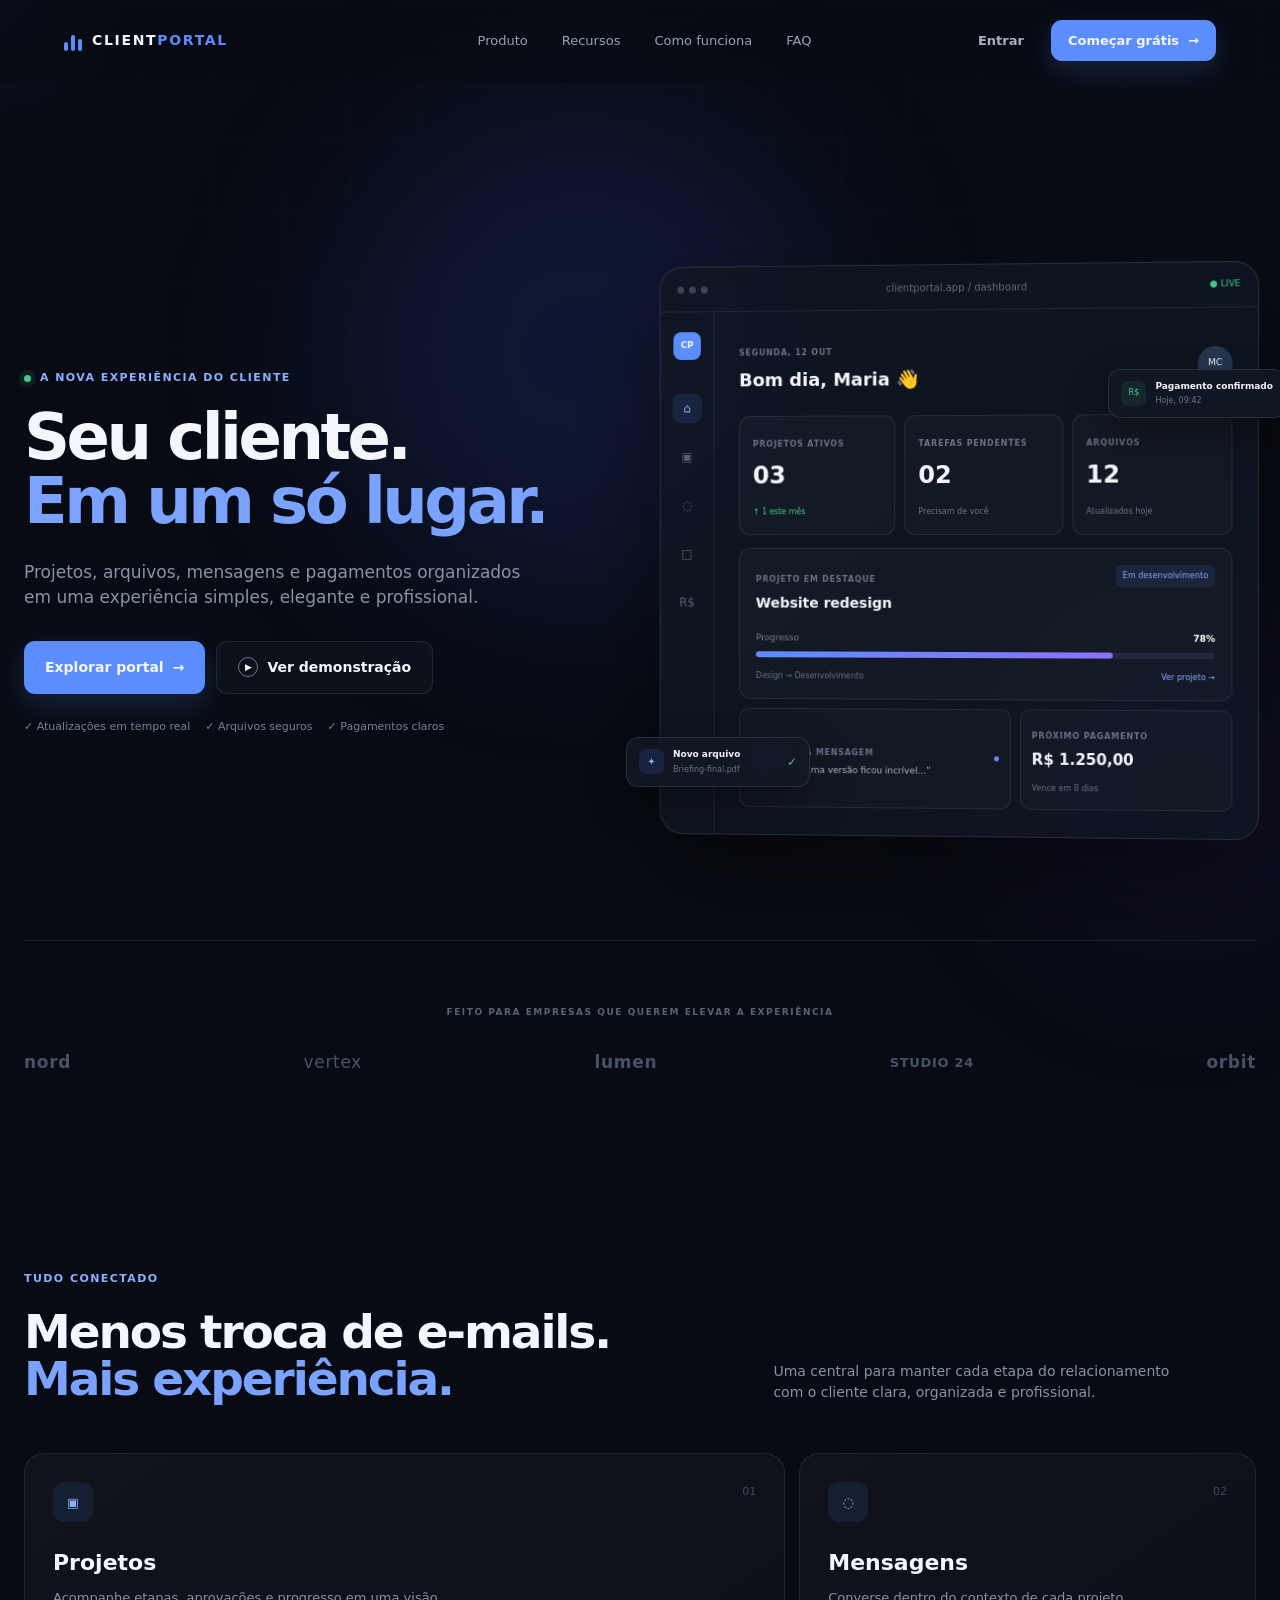
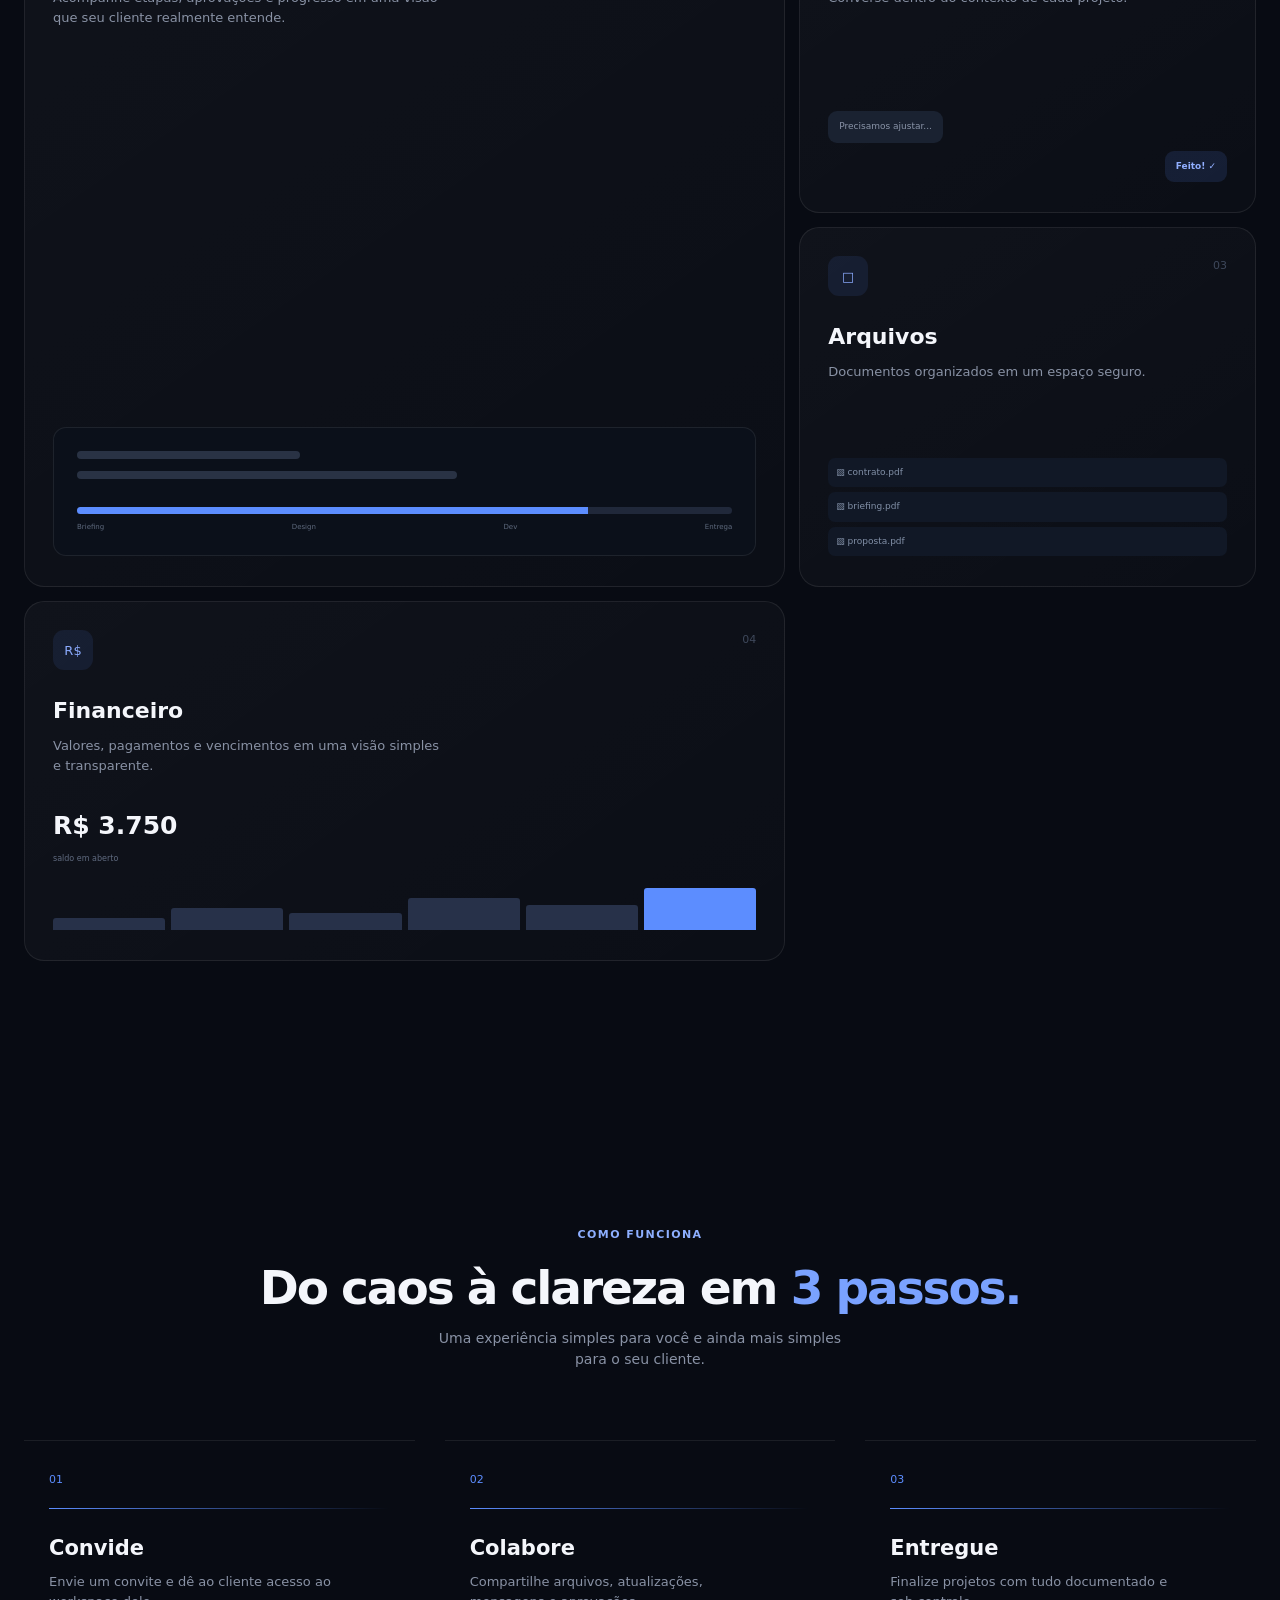
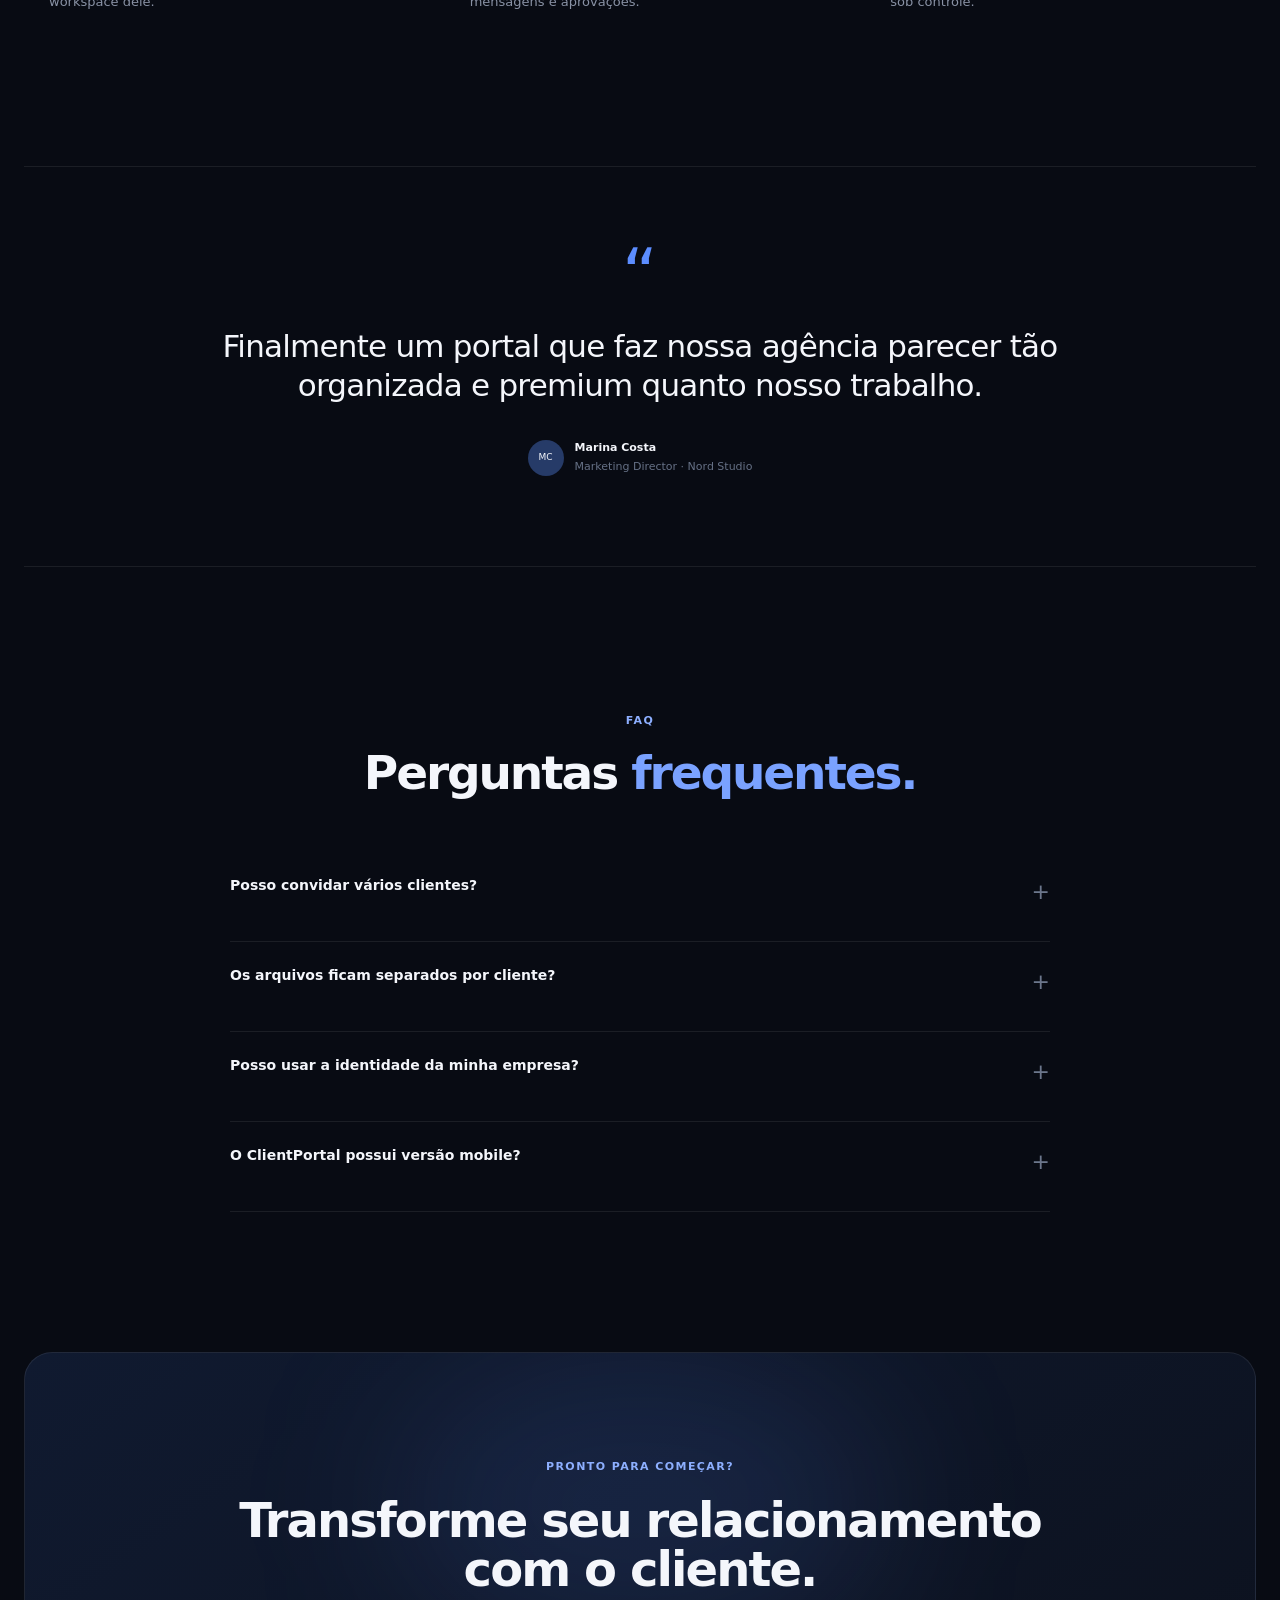
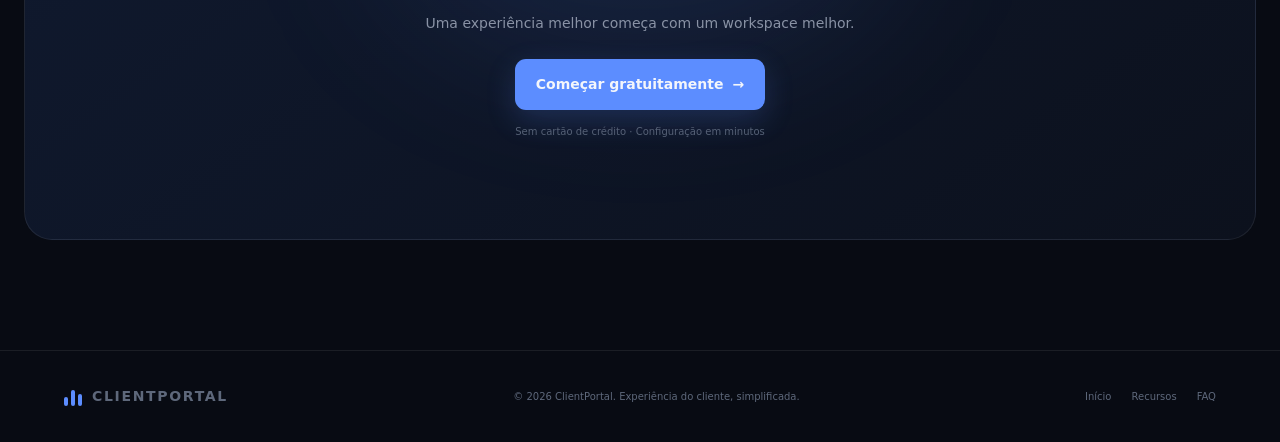
==== index.html @ 51d6ccd6 "first update" ====
<!DOCTYPE html>
<html lang="pt-BR">
<head>
  <meta charset="UTF-8">
  <meta name="viewport" content="width=device-width, initial-scale=1.0">
  <meta name="description" content="ClientPortal — uma experiência premium para gerenciar clientes, projetos, arquivos, mensagens e pagamentos.">
  <title>ClientPortal — Seu cliente, em um só lugar</title>
  <link rel="stylesheet" href="style.css">
</head>
<body>
  <div class="cursor-glow" aria-hidden="true"></div>

  <header class="navbar" id="navbar">
    <a href="#inicio" class="brand">
      <span class="brand-mark"><span></span><span></span><span></span></span>
      <span>CLIENT<span>PORTAL</span></span>
    </a>

    <nav class="desktop-nav" aria-label="Navegação principal">
      <a href="#produto">Produto</a>
      <a href="#recursos">Recursos</a>
      <a href="#como-funciona">Como funciona</a>
      <a href="#faq">FAQ</a>
    </nav>

    <div class="nav-actions">
      <button class="btn btn-ghost" id="loginBtn">Entrar</button>
      <a class="btn btn-primary" href="#cta">Começar grátis <span>→</span></a>
    </div>

    <button class="menu-toggle" id="menuToggle" aria-label="Abrir menu" aria-expanded="false">
      <span></span><span></span><span></span>
    </button>
  </header>

  <div class="mobile-menu" id="mobileMenu">
    <a href="#produto">Produto</a>
    <a href="#recursos">Recursos</a>
    <a href="#como-funciona">Como funciona</a>
    <a href="#faq">FAQ</a>
    <a href="#cta" class="btn btn-primary">Começar grátis →</a>
  </div>

  <main id="inicio">
    <section class="hero section">
      <div class="orb orb-one"></div>
      <div class="orb orb-two"></div>

      <div class="hero-copy reveal">
        <div class="eyebrow"><span class="pulse"></span> A nova experiência do cliente</div>
        <h1>Seu cliente.<br><em>Em um só lugar.</em></h1>
        <p class="hero-text">
          Projetos, arquivos, mensagens e pagamentos organizados
          em uma experiência simples, elegante e profissional.
        </p>

        <div class="hero-actions">
          <a href="#produto" class="btn btn-primary btn-large">Explorar portal <span>→</span></a>
          <button class="btn btn-outline btn-large" id="demoBtn"><span class="play">▶</span> Ver demonstração</button>
        </div>

        <div class="trust-row">
          <span>✓ Atualizações em tempo real</span>
          <span>✓ Arquivos seguros</span>
          <span>✓ Pagamentos claros</span>
        </div>
      </div>

      <div class="hero-demo reveal delay-1" id="produto">
        <div class="demo-window">
          <div class="window-top">
            <div class="window-dots"><i></i><i></i><i></i></div>
            <span class="window-title">clientportal.app / dashboard</span>
            <span class="live-dot">● LIVE</span>
          </div>

          <div class="dashboard-mini">
            <aside class="mini-sidebar">
              <div class="mini-logo">CP</div>
              <div class="mini-nav active">⌂</div>
              <div class="mini-nav">▣</div>
              <div class="mini-nav">◌</div>
              <div class="mini-nav">□</div>
              <div class="mini-nav">R$</div>
            </aside>

            <div class="mini-content">
              <div class="mini-header">
                <div>
                  <small>SEGUNDA, 12 OUT</small>
                  <h3>Bom dia, Maria <span>👋</span></h3>
                </div>
                <button class="avatar">MC</button>
              </div>

              <div class="metric-grid">
                <div class="metric-card" data-demo="projects">
                  <small>PROJETOS ATIVOS</small>
                  <strong>03</strong>
                  <span class="metric-green">↑ 1 este mês</span>
                </div>
                <div class="metric-card" data-demo="tasks">
                  <small>TAREFAS PENDENTES</small>
                  <strong>02</strong>
                  <span>Precisam de você</span>
                </div>
                <div class="metric-card">
                  <small>ARQUIVOS</small>
                  <strong>12</strong>
                  <span>Atualizados hoje</span>
                </div>
              </div>

              <div class="mini-panel">
                <div class="panel-heading">
                  <div>
                    <small>PROJETO EM DESTAQUE</small>
                    <h4>Website redesign</h4>
                  </div>
                  <span class="status">Em desenvolvimento</span>
                </div>
                <div class="progress-label"><span>Progresso</span><b id="progressValue">78%</b></div>
                <div class="progress"><span id="progressBar"></span></div>
                <div class="project-meta">
                  <span>Design → Desenvolvimento</span>
                  <button id="projectBtn">Ver projeto →</button>
                </div>
              </div>

              <div class="mini-bottom">
                <div class="message-preview">
                  <div class="message-avatar">RC</div>
                  <div>
                    <small>NOVA MENSAGEM</small>
                    <p>“A última versão ficou incrível...”</p>
                  </div>
                  <span class="unread"></span>
                </div>
                <div class="payment-preview">
                  <small>PRÓXIMO PAGAMENTO</small>
                  <strong>R$ 1.250,00</strong>
                  <span>Vence em 8 dias</span>
                </div>
              </div>
            </div>
          </div>
        </div>

        <div class="floating-card floating-message">
          <span class="float-icon">✦</span>
          <div><b>Novo arquivo</b><small>Briefing-final.pdf</small></div>
          <span class="check">✓</span>
        </div>
        <div class="floating-card floating-payment">
          <span class="payment-icon">R$</span>
          <div><b>Pagamento confirmado</b><small>Hoje, 09:42</small></div>
        </div>
      </div>
    </section>

    <section class="logos section reveal">
      <p>FEITO PARA EMPRESAS QUE QUEREM ELEVAR A EXPERIÊNCIA</p>
      <div class="logo-row">
        <span>nord</span><span>vertex</span><span>lumen</span><span>STUDIO 24</span><span>orbit</span>
      </div>
    </section>

    <section class="features section" id="recursos">
      <div class="section-heading reveal">
        <div>
          <div class="eyebrow">Tudo conectado</div>
          <h2>Menos troca de e-mails.<br><em>Mais experiência.</em></h2>
        </div>
        <p>Uma central para manter cada etapa do relacionamento com o cliente clara, organizada e profissional.</p>
      </div>

      <div class="feature-grid">
        <article class="feature-card feature-large reveal">
          <div class="feature-icon">▣</div>
          <span class="feature-number">01</span>
          <h3>Projetos</h3>
          <p>Acompanhe etapas, aprovações e progresso em uma visão que seu cliente realmente entende.</p>
          <div class="feature-ui project-ui">
            <div class="fake-line long"></div>
            <div class="fake-line"></div>
            <div class="fake-progress"><span></span></div>
            <div class="fake-labels"><span>Briefing</span><span>Design</span><span>Dev</span><span>Entrega</span></div>
          </div>
        </article>

        <article class="feature-card reveal delay-1">
          <div class="feature-icon">◌</div>
          <span class="feature-number">02</span>
          <h3>Mensagens</h3>
          <p>Converse dentro do contexto de cada projeto.</p>
          <div class="chat-bubbles"><i>Precisamos ajustar...</i><b>Feito! ✓</b></div>
        </article>

        <article class="feature-card reveal delay-2">
          <div class="feature-icon">□</div>
          <span class="feature-number">03</span>
          <h3>Arquivos</h3>
          <p>Documentos organizados em um espaço seguro.</p>
          <div class="file-stack"><span>▧ contrato.pdf</span><span>▧ briefing.pdf</span><span>▧ proposta.pdf</span></div>
        </article>

        <article class="feature-card feature-wide reveal">
          <div class="feature-icon">R$</div>
          <span class="feature-number">04</span>
          <h3>Financeiro</h3>
          <p>Valores, pagamentos e vencimentos em uma visão simples e transparente.</p>
          <div class="finance-ui"><strong>R$ 3.750</strong><span>saldo em aberto</span><div class="finance-bars"><i></i><i></i><i></i><i></i><i></i><i></i></div></div>
        </article>
      </div>
    </section>

    <section class="how section" id="como-funciona">
      <div class="section-heading centered reveal">
        <div class="eyebrow">Como funciona</div>
        <h2>Do caos à clareza em <em>3 passos.</em></h2>
        <p>Uma experiência simples para você e ainda mais simples para o seu cliente.</p>
      </div>

      <div class="steps">
        <div class="step reveal"><span>01</span><div class="step-line"></div><h3>Convide</h3><p>Envie um convite e dê ao cliente acesso ao workspace dele.</p></div>
        <div class="step reveal delay-1"><span>02</span><div class="step-line"></div><h3>Colabore</h3><p>Compartilhe arquivos, atualizações, mensagens e aprovações.</p></div>
        <div class="step reveal delay-2"><span>03</span><div class="step-line"></div><h3>Entregue</h3><p>Finalize projetos com tudo documentado e sob controle.</p></div>
      </div>
    </section>

    <section class="testimonial section reveal">
      <div class="quote-mark">“</div>
      <blockquote>Finalmente um portal que faz nossa agência parecer tão organizada e premium quanto nosso trabalho.</blockquote>
      <div class="person"><div class="person-avatar">MC</div><div><strong>Marina Costa</strong><span>Marketing Director · Nord Studio</span></div></div>
    </section>

    <section class="faq section" id="faq">
      <div class="section-heading centered reveal">
        <div class="eyebrow">FAQ</div>
        <h2>Perguntas <em>frequentes.</em></h2>
      </div>
      <div class="faq-list reveal">
        <button class="faq-item"><span>Posso convidar vários clientes?</span><b>+</b><p>Sim. Cada cliente recebe seu próprio espaço, com projetos, arquivos e informações separados.</p></button>
        <button class="faq-item"><span>Os arquivos ficam separados por cliente?</span><b>+</b><p>Sim. O portal organiza os arquivos por workspace e projeto, evitando confusão entre documentos.</p></button>
        <button class="faq-item"><span>Posso usar a identidade da minha empresa?</span><b>+</b><p>A estrutura foi pensada para permitir personalização de marca, cores e identidade visual.</p></button>
        <button class="faq-item"><span>O ClientPortal possui versão mobile?</span><b>+</b><p>Sim. A interface é responsiva e foi desenhada para funcionar em desktop, tablet e celular.</p></button>
      </div>
    </section>

    <section class="cta section reveal" id="cta">
      <div class="cta-glow"></div>
      <div class="eyebrow">Pronto para começar?</div>
      <h2>Transforme seu relacionamento<br>com o cliente.</h2>
      <p>Uma experiência melhor começa com um workspace melhor.</p>
      <button class="btn btn-primary btn-large" id="startBtn">Começar gratuitamente <span>→</span></button>
      <small>Sem cartão de crédito · Configuração em minutos</small>
    </section>
  </main>

  <footer>
    <div class="footer-brand"><span class="brand-mark"><span></span><span></span><span></span></span> CLIENTPORTAL</div>
    <span>© 2026 ClientPortal. Experiência do cliente, simplificada.</span>
    <div><a href="#inicio">Início</a><a href="#recursos">Recursos</a><a href="#faq">FAQ</a></div>
  </footer>

  <div class="modal" id="demoModal" aria-hidden="true">
    <div class="modal-backdrop"></div>
    <div class="modal-card">
      <button class="modal-close" id="closeModal">×</button>
      <div class="eyebrow">Demonstração interativa</div>
      <h2>Veja o ClientPortal em ação.</h2>
      <p>Clique nos elementos do dashboard para explorar a experiência.</p>
      <div class="demo-interactive">
        <button data-demo-tab="projects" class="demo-tab active">Projetos</button>
        <button data-demo-tab="messages" class="demo-tab">Mensagens</button>
        <button data-demo-tab="finance" class="demo-tab">Financeiro</button>
        <div class="demo-content" id="demoContent">
          <strong>Website redesign</strong>
          <p>78% concluído · 2 tarefas aguardando aprovação.</p>
          <div class="progress"><span style="width:78%"></span></div>
        </div>
      </div>
    </div>
  </div>

  <div class="toast" id="toast"><span>✓</span><div><b id="toastTitle">Tudo certo!</b><small id="toastText">Ação realizada.</small></div></div>

  <script src="script.js"></script>
</body>
</html>
---- style.css ----
:root {
  --bg:#080b13; --bg-2:#0d111c; --panel:#101624; --panel-2:#141b2a;
  --text:#f4f6fb; --muted:#8992a5; --line:rgba(255,255,255,.08);
  --blue:#5c8dff; --blue-2:#7aa2ff; --green:#43c98b; --radius:20px;
}
*{box-sizing:border-box;margin:0;padding:0}
html{scroll-behavior:smooth}
body{font-family:Inter,ui-sans-serif,system-ui,-apple-system,BlinkMacSystemFont,"Segoe UI",sans-serif;background:var(--bg);color:var(--text);line-height:1.5;overflow-x:hidden}
body:before{content:"";position:fixed;inset:0;pointer-events:none;background-image:linear-gradient(rgba(255,255,255,.018) 1px,transparent 1px),linear-gradient(90deg,rgba(255,255,255,.018) 1px,transparent 1px);background-size:70px 70px;mask-image:linear-gradient(to bottom,black,transparent 75%);z-index:-2}
a{text-decoration:none;color:inherit}button{font:inherit;color:inherit;border:0;background:none;cursor:pointer}
.section{width:min(1240px,calc(100% - 48px));margin:auto}.navbar{position:fixed;top:0;left:0;right:0;height:82px;display:flex;align-items:center;justify-content:space-between;padding:0 5vw;z-index:100;background:rgba(8,11,19,.65);border-bottom:1px solid transparent;backdrop-filter:blur(18px);transition:.3s}
.navbar.scrolled{border-color:var(--line);background:rgba(8,11,19,.9)}
.brand,.footer-brand{display:flex;align-items:center;gap:10px;font-size:14px;font-weight:800;letter-spacing:.12em}.brand>span:last-child span{color:var(--blue)}
.brand-mark{display:flex;gap:3px;align-items:flex-end;height:20px}.brand-mark span{display:block;width:4px;border-radius:5px;background:var(--blue)}.brand-mark span:nth-child(1){height:9px}.brand-mark span:nth-child(2){height:16px}.brand-mark span:nth-child(3){height:12px}
.desktop-nav{display:flex;gap:34px;margin-left:100px}.desktop-nav a{font-size:13px;color:#9aa3b6;transition:.2s}.desktop-nav a:hover{color:#fff}
.nav-actions{display:flex;gap:10px}.btn{display:inline-flex;align-items:center;justify-content:center;gap:9px;border-radius:11px;padding:11px 17px;font-size:13px;font-weight:700;transition:transform .25s,background .25s,box-shadow .25s}.btn:hover{transform:translateY(-2px)}.btn-primary{background:var(--blue);box-shadow:0 10px 30px rgba(92,141,255,.2)}.btn-primary:hover{background:var(--blue-2);box-shadow:0 14px 35px rgba(92,141,255,.3)}.btn-ghost{color:#aab2c2}.btn-outline{border:1px solid var(--line);background:rgba(255,255,255,.025)}.btn-outline:hover{background:rgba(255,255,255,.06);border-color:rgba(255,255,255,.15)}.btn-large{padding:15px 21px;font-size:14px}.play{font-size:9px;width:20px;height:20px;border:1px solid #6e7890;border-radius:50%;display:grid;place-items:center}
.menu-toggle{display:none}.mobile-menu{display:none}

.hero{min-height:940px;padding-top:160px;display:grid;grid-template-columns:1fr 1.04fr;gap:55px;align-items:center;position:relative}.hero-copy{position:relative;z-index:2}.eyebrow{display:inline-flex;align-items:center;gap:9px;color:#8dafff;font-size:11px;text-transform:uppercase;letter-spacing:.13em;font-weight:800;margin-bottom:20px}.pulse{width:7px;height:7px;border-radius:50%;background:var(--green);box-shadow:0 0 0 5px rgba(67,201,139,.1);animation:pulse 1.8s infinite}
@keyframes pulse{50%{box-shadow:0 0 0 9px rgba(67,201,139,0)}}h1{font-size:clamp(48px,5vw,76px);line-height:.99;letter-spacing:-.055em}h1 em,h2 em{font-style:normal;color:var(--blue-2)}.hero-text{font-size:17px;color:var(--muted);max-width:510px;margin:27px 0 30px}.hero-actions{display:flex;gap:11px;flex-wrap:wrap}.trust-row{display:flex;flex-wrap:wrap;gap:15px;margin-top:25px;color:#778196;font-size:11px}
.orb{position:absolute;border-radius:50%;filter:blur(90px);pointer-events:none}.orb-one{width:500px;height:500px;background:rgba(55,103,255,.13);left:25%;top:100px}.orb-two{width:300px;height:300px;background:rgba(116,61,255,.09);right:-80px;bottom:0}

.hero-demo{position:relative;z-index:2}.demo-window{background:rgba(15,21,33,.86);border:1px solid rgba(255,255,255,.1);border-radius:24px;box-shadow:0 40px 100px rgba(0,0,0,.45),0 0 0 1px rgba(92,141,255,.04);overflow:hidden;transform:perspective(1400px) rotateY(-3deg);transition:.5s}.demo-window:hover{transform:perspective(1400px) rotateY(0) translateY(-5px)}.window-top{height:45px;border-bottom:1px solid var(--line);display:flex;align-items:center;padding:0 17px;gap:13px}.window-dots{display:flex;gap:5px}.window-dots i{width:7px;height:7px;border-radius:50%;background:#3c4557}.window-title{font-size:10px;color:#5e687c;margin:auto}.live-dot{font-size:9px;color:var(--green)}.dashboard-mini{display:flex;min-height:510px}.mini-sidebar{width:55px;border-right:1px solid var(--line);padding:20px 12px;display:flex;flex-direction:column;align-items:center;gap:19px}.mini-logo{width:28px;height:28px;border-radius:8px;background:var(--blue);display:grid;place-items:center;font-size:9px;font-weight:800;margin-bottom:15px}.mini-nav{width:30px;height:30px;border-radius:8px;display:grid;place-items:center;color:#566176;font-size:12px}.mini-nav.active{background:rgba(92,141,255,.13);color:#8eb0ff}.mini-content{padding:27px 25px;width:calc(100% - 55px)}.mini-header{display:flex;justify-content:space-between;align-items:center;margin-bottom:23px}.mini-header small,.metric-card small,.mini-panel small,.payment-preview small,.message-preview small{font-size:8px;color:#677187;letter-spacing:.1em;font-weight:800}.mini-header h3{font-size:18px;margin-top:4px}.avatar{width:34px;height:34px;border-radius:50%;background:#26344e;font-size:9px}.metric-grid{display:grid;grid-template-columns:repeat(3,1fr);gap:9px}.metric-card{padding:13px;background:rgba(255,255,255,.025);border:1px solid var(--line);border-radius:11px;transition:.25s}.metric-card:hover{border-color:rgba(92,141,255,.35);transform:translateY(-2px)}.metric-card strong{display:block;font-size:24px;margin:4px 0}.metric-card span{font-size:8px;color:#677187}.metric-card .metric-green{color:var(--green)}.mini-panel{margin-top:13px;border:1px solid var(--line);background:rgba(255,255,255,.025);padding:16px;border-radius:12px}.panel-heading{display:flex;justify-content:space-between;align-items:start}.panel-heading h4{font-size:14px;margin-top:4px}.status{font-size:8px;color:#87a8ff;background:rgba(92,141,255,.1);padding:5px 7px;border-radius:5px}.progress-label{display:flex;justify-content:space-between;margin:18px 0 6px;font-size:9px;color:#707a8d}.progress-label b{color:#fff}.progress{height:6px;background:#20283a;border-radius:10px;overflow:hidden}.progress span{display:block;height:100%;width:78%;background:linear-gradient(90deg,var(--blue),#8b72ff);border-radius:inherit;transition:width 1s}.project-meta{display:flex;justify-content:space-between;margin-top:13px;color:#657086;font-size:8px}.project-meta button{color:#8babff;font-size:8px}.mini-bottom{display:grid;grid-template-columns:1.3fr 1fr;gap:9px;margin-top:9px}.message-preview,.payment-preview{border:1px solid var(--line);background:rgba(255,255,255,.02);border-radius:10px;padding:11px;display:flex;align-items:center;gap:9px}.message-preview p{font-size:9px;color:#b1b8c6;margin-top:2px}.message-avatar{width:25px;height:25px;border-radius:50%;background:#253f70;display:grid;place-items:center;font-size:7px}.unread{margin-left:auto;width:5px;height:5px;background:var(--blue);border-radius:50%}.payment-preview{display:block}.payment-preview strong{display:block;font-size:15px;margin:3px 0}.payment-preview span{font-size:8px;color:#657086}.floating-card{position:absolute;background:rgba(17,23,36,.94);border:1px solid rgba(255,255,255,.1);box-shadow:0 18px 40px rgba(0,0,0,.35);border-radius:12px;padding:10px 12px;display:flex;align-items:center;gap:9px;backdrop-filter:blur(12px);animation:float 4s ease-in-out infinite}.floating-card b,.floating-card small{display:block}.floating-card b{font-size:9px}.floating-card small{font-size:8px;color:#68748a;margin-top:2px}.floating-message{left:-30px;bottom:50px}.floating-payment{right:-30px;top:105px;animation-delay:-1.5s}.float-icon,.payment-icon{width:25px;height:25px;border-radius:7px;display:grid;place-items:center;background:rgba(92,141,255,.12);color:#89abff;font-size:10px}.check{color:var(--green);font-size:12px}.payment-icon{background:rgba(67,201,139,.1);color:var(--green);font-size:8px}.floating-card>div{min-width:105px}@keyframes float{50%{transform:translateY(-8px)}}

.logos{padding:65px 0 120px;border-top:1px solid var(--line)}.logos>p{text-align:center;font-size:9px;letter-spacing:.17em;color:#596377;font-weight:800}.logo-row{display:flex;justify-content:space-between;align-items:center;margin-top:30px;color:#485266;font-size:17px;font-weight:800;letter-spacing:.04em}.logo-row span:nth-child(2){font-weight:400}.logo-row span:nth-child(4){font-size:13px}
.features{padding:70px 0 130px}.section-heading{display:grid;grid-template-columns:1fr .7fr;gap:60px;align-items:end;margin-bottom:50px}.section-heading h2{font-size:47px;line-height:1.02;letter-spacing:-.045em}.section-heading>p{color:var(--muted);font-size:14px;max-width:430px}.feature-grid{display:grid;grid-template-columns:1.25fr .75fr;gap:14px}.feature-card{position:relative;min-height:360px;padding:28px;border:1px solid var(--line);border-radius:20px;background:linear-gradient(145deg,rgba(255,255,255,.035),rgba(255,255,255,.015));overflow:hidden;transition:.35s}.feature-card:hover{transform:translateY(-5px);border-color:rgba(92,141,255,.28);background:linear-gradient(145deg,rgba(92,141,255,.07),rgba(255,255,255,.015))}.feature-large{grid-row:span 2;min-height:734px}.feature-wide{min-height:360px}.feature-icon{width:40px;height:40px;border-radius:11px;display:grid;place-items:center;background:rgba(92,141,255,.1);color:#8cacff;font-size:13px}.feature-number{position:absolute;right:28px;top:30px;color:#3e485b;font-size:11px}.feature-card h3{font-size:22px;margin-top:24px}.feature-card p{color:var(--muted);font-size:13px;max-width:390px;margin-top:9px}.feature-ui{position:absolute;left:28px;right:28px;bottom:30px;border:1px solid var(--line);background:#0b101a;border-radius:13px;padding:23px}.fake-line{width:58%;height:8px;border-radius:5px;background:#293244;margin-top:12px}.fake-line.long{width:34%;margin-top:0}.fake-progress{height:7px;background:#20283a;border-radius:5px;margin-top:28px;overflow:hidden}.fake-progress span{display:block;width:78%;height:100%;background:var(--blue)}.fake-labels{display:flex;justify-content:space-between;margin-top:8px;font-size:7px;color:#5e697d}.chat-bubbles{position:absolute;bottom:30px;left:28px;right:28px;display:flex;flex-direction:column;gap:8px}.chat-bubbles i,.chat-bubbles b{font-size:9px;padding:9px 11px;border-radius:9px;font-style:normal}.chat-bubbles i{background:#1a2231;color:#8a94a8;align-self:flex-start}.chat-bubbles b{background:rgba(92,141,255,.13);color:#91afff;align-self:flex-end}.file-stack{position:absolute;bottom:30px;left:28px;right:28px;display:flex;flex-direction:column;gap:5px}.file-stack span{font-size:9px;color:#8290a7;padding:8px;background:#111826;border-radius:7px}.finance-ui{position:absolute;bottom:30px;left:28px;right:28px}.finance-ui strong{display:block;font-size:25px}.finance-ui span{font-size:8px;color:#606b80}.finance-bars{height:50px;display:flex;gap:6px;align-items:end;margin-top:12px}.finance-bars i{flex:1;background:#273149;border-radius:3px 3px 0 0}.finance-bars i:nth-child(1){height:25%}.finance-bars i:nth-child(2){height:45%}.finance-bars i:nth-child(3){height:35%}.finance-bars i:nth-child(4){height:65%}.finance-bars i:nth-child(5){height:50%}.finance-bars i:nth-child(6){height:85%;background:var(--blue)}

.how{padding:130px 0}.centered{display:block;text-align:center}.centered>p{margin:16px auto 0}.steps{display:grid;grid-template-columns:repeat(3,1fr);gap:30px;margin-top:70px}.step{position:relative;padding:25px;border-top:1px solid var(--line)}.step>span{font-size:11px;color:var(--blue)}.step-line{height:1px;background:linear-gradient(90deg,var(--blue),transparent);margin:18px 0 24px}.step h3{font-size:21px}.step p{font-size:13px;color:var(--muted);max-width:290px;margin-top:8px}
.testimonial{padding:90px 10%;border-top:1px solid var(--line);border-bottom:1px solid var(--line);text-align:center}.quote-mark{font-size:70px;color:var(--blue);line-height:.5}.testimonial blockquote{font-size:31px;line-height:1.25;letter-spacing:-.025em;max-width:850px;margin:35px auto}.person{display:flex;justify-content:center;align-items:center;gap:11px;text-align:left}.person-avatar{width:36px;height:36px;border-radius:50%;background:#263b68;display:grid;place-items:center;font-size:9px}.person strong,.person span{display:block;font-size:11px}.person span{color:#667186;margin-top:2px}
.faq{padding:140px 0}.faq-list{max-width:820px;margin:55px auto 0}.faq-item{width:100%;text-align:left;padding:23px 0;border-bottom:1px solid var(--line);display:grid;grid-template-columns:1fr auto;gap:10px}.faq-item span{font-size:14px;font-weight:650}.faq-item b{font-size:22px;color:#6c778c;font-weight:400;transition:.3s}.faq-item p{grid-column:1/-1;max-height:0;overflow:hidden;color:var(--muted);font-size:13px;transition:.4s;opacity:0}.faq-item.open p{max-height:100px;opacity:1;padding-top:8px}.faq-item.open b{transform:rotate(45deg);color:var(--blue)}
.cta{position:relative;text-align:center;padding:100px 20px;margin-bottom:110px;border:1px solid var(--line);border-radius:28px;overflow:hidden;background:linear-gradient(145deg,#101a30,#0c111d)}.cta-glow{position:absolute;width:500px;height:300px;border-radius:50%;background:rgba(92,141,255,.12);filter:blur(80px);left:50%;top:0;transform:translateX(-50%)}.cta>*:not(.cta-glow){position:relative}.cta h2{font-size:48px;line-height:1.03;letter-spacing:-.04em}.cta p{color:var(--muted);font-size:14px;margin:18px 0 25px}.cta small{display:block;color:#566176;font-size:10px;margin-top:14px}
footer{border-top:1px solid var(--line);padding:35px 5vw;display:flex;justify-content:space-between;align-items:center;color:#5e687b;font-size:10px}footer>div:last-child{display:flex;gap:20px}footer a:hover{color:#fff}
.reveal{opacity:0;transform:translateY(25px);transition:opacity .8s ease,transform .8s ease}.reveal.visible{opacity:1;transform:none}.delay-1{transition-delay:.12s}.delay-2{transition-delay:.24s}
.cursor-glow{position:fixed;width:300px;height:300px;border-radius:50%;pointer-events:none;background:radial-gradient(circle,rgba(92,141,255,.07),transparent 65%);transform:translate(-50%,-50%);z-index:0}
.modal{position:fixed;inset:0;display:grid;place-items:center;z-index:200;opacity:0;visibility:hidden;transition:.3s}.modal.show{opacity:1;visibility:visible}.modal-backdrop{position:absolute;inset:0;background:rgba(2,4,8,.8);backdrop-filter:blur(10px)}.modal-card{position:relative;width:min(650px,calc(100% - 30px));padding:35px;border:1px solid var(--line);border-radius:22px;background:#0e1420;box-shadow:0 30px 100px #000;transform:translateY(20px);transition:.3s}.modal.show .modal-card{transform:none}.modal-card h2{font-size:30px;letter-spacing:-.03em}.modal-card>p{color:var(--muted);font-size:13px;margin:8px 0 25px}.modal-close{position:absolute;right:20px;top:17px;font-size:25px;color:#738096}.demo-interactive{border:1px solid var(--line);border-radius:15px;padding:15px}.demo-tab{padding:8px 12px;color:#78849a;font-size:11px;border-radius:8px}.demo-tab.active{background:rgba(92,141,255,.12);color:#91b0ff}.demo-content{margin-top:15px;padding:20px;background:#0a101a;border-radius:11px}.demo-content strong{font-size:16px}.demo-content p{color:var(--muted);font-size:12px;margin:7px 0 15px}
.toast{position:fixed;right:25px;bottom:25px;background:#101827;border:1px solid var(--line);box-shadow:0 15px 50px #0008;border-radius:13px;padding:12px 15px;display:flex;gap:10px;align-items:center;z-index:250;transform:translateY(120px);opacity:0;transition:.35s}.toast.show{transform:none;opacity:1}.toast>span{color:var(--green);width:24px;height:24px;border-radius:50%;background:rgba(67,201,139,.1);display:grid;place-items:center}.toast b,.toast small{display:block}.toast b{font-size:11px}.toast small{color:#667187;font-size:9px;margin-top:2px}

@media(max-width:1050px){.desktop-nav{margin-left:0}.hero{grid-template-columns:1fr;padding-top:130px}.hero-copy{max-width:720px}.hero-demo{max-width:760px;margin:20px auto 0;width:100%}.section-heading{grid-template-columns:1fr}.feature-grid{grid-template-columns:1fr 1fr}.feature-large{grid-row:auto;min-height:550px}.feature-wide{grid-column:1/-1}}
@media(max-width:760px){.section{width:min(100% - 30px,1240px)}.navbar{height:70px;padding:0 18px}.desktop-nav,.nav-actions{display:none}.menu-toggle{display:flex;flex-direction:column;gap:5px}.menu-toggle span{width:22px;height:2px;background:#cbd2df;border-radius:2px}.mobile-menu{position:fixed;top:70px;left:15px;right:15px;padding:15px;background:#101624;border:1px solid var(--line);border-radius:15px;z-index:99;display:flex;flex-direction:column;gap:5px;transform:translateY(-15px);opacity:0;visibility:hidden;transition:.25s}.mobile-menu.open{transform:none;opacity:1;visibility:visible}.mobile-menu a{padding:12px;color:#a4adbd;font-size:13px}.mobile-menu .btn{color:#fff;margin-top:5px}.hero{padding-top:115px;min-height:auto}.hero h1{font-size:52px}.hero-text{font-size:15px}.trust-row{gap:8px;flex-direction:column}.demo-window{transform:none}.dashboard-mini{min-height:440px}.mini-content{padding:18px 13px}.metric-card{padding:9px}.metric-card strong{font-size:19px}.floating-card{display:none}.logos{padding:70px 0}.logo-row{flex-wrap:wrap;gap:22px;justify-content:center}.section-heading h2,.cta h2{font-size:36px}.feature-grid{grid-template-columns:1fr}.feature-large,.feature-wide{grid-column:auto;min-height:450px}.steps{grid-template-columns:1fr;gap:15px;margin-top:45px}.testimonial{padding:70px 15px}.testimonial blockquote{font-size:23px}.faq{padding:90px 0}.cta{padding:70px 20px;margin-bottom:70px}.cta h2{font-size:34px}footer{flex-direction:column;gap:18px;text-align:center}.mini-bottom{grid-template-columns:1fr}.payment-preview{display:none}.window-title{display:none}}
@media(max-width:450px){.hero h1{font-size:43px}.hero-actions .btn{width:100%}.mini-sidebar{width:43px;padding:15px 8px}.mini-content{width:calc(100% - 43px)}.metric-grid{gap:5px}.metric-card small{font-size:6px}.metric-card strong{font-size:17px}.metric-card span{font-size:7px}.mini-panel{padding:11px}.status{display:none}.project-meta span{display:none}}
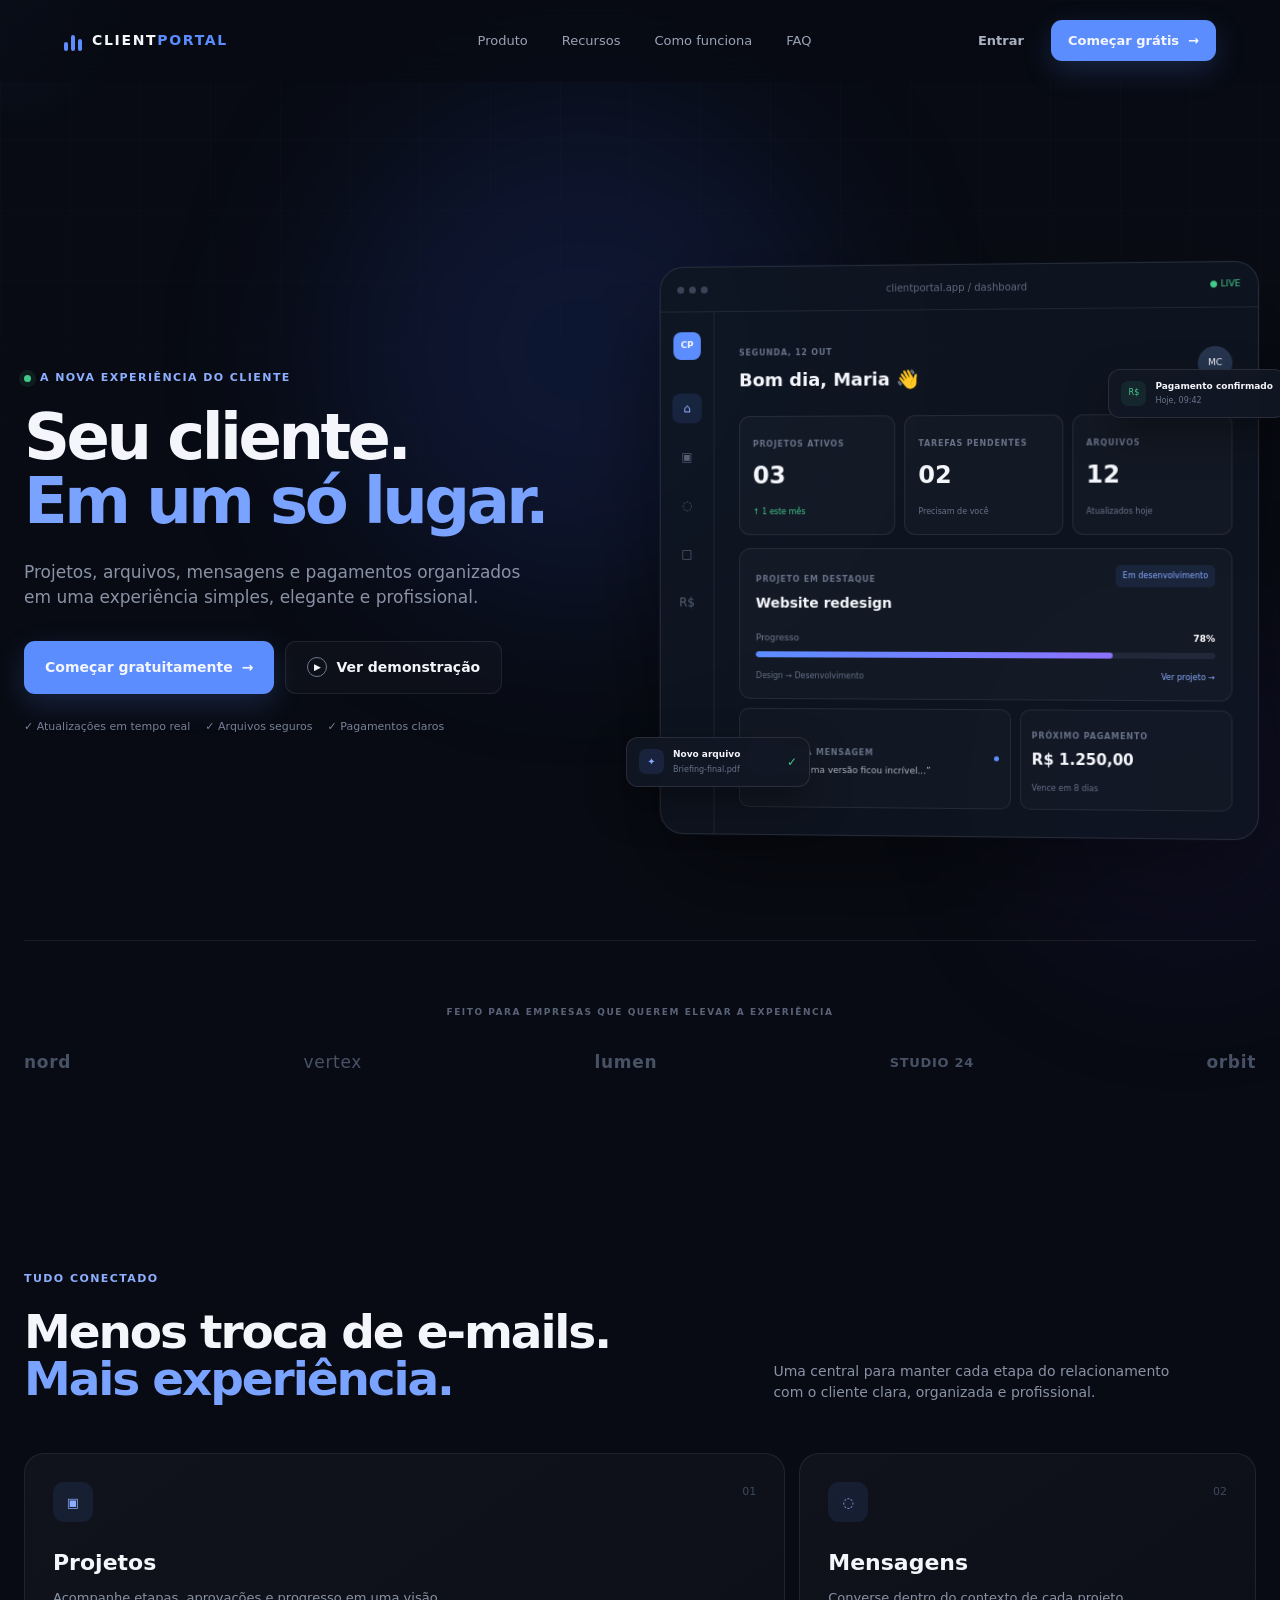
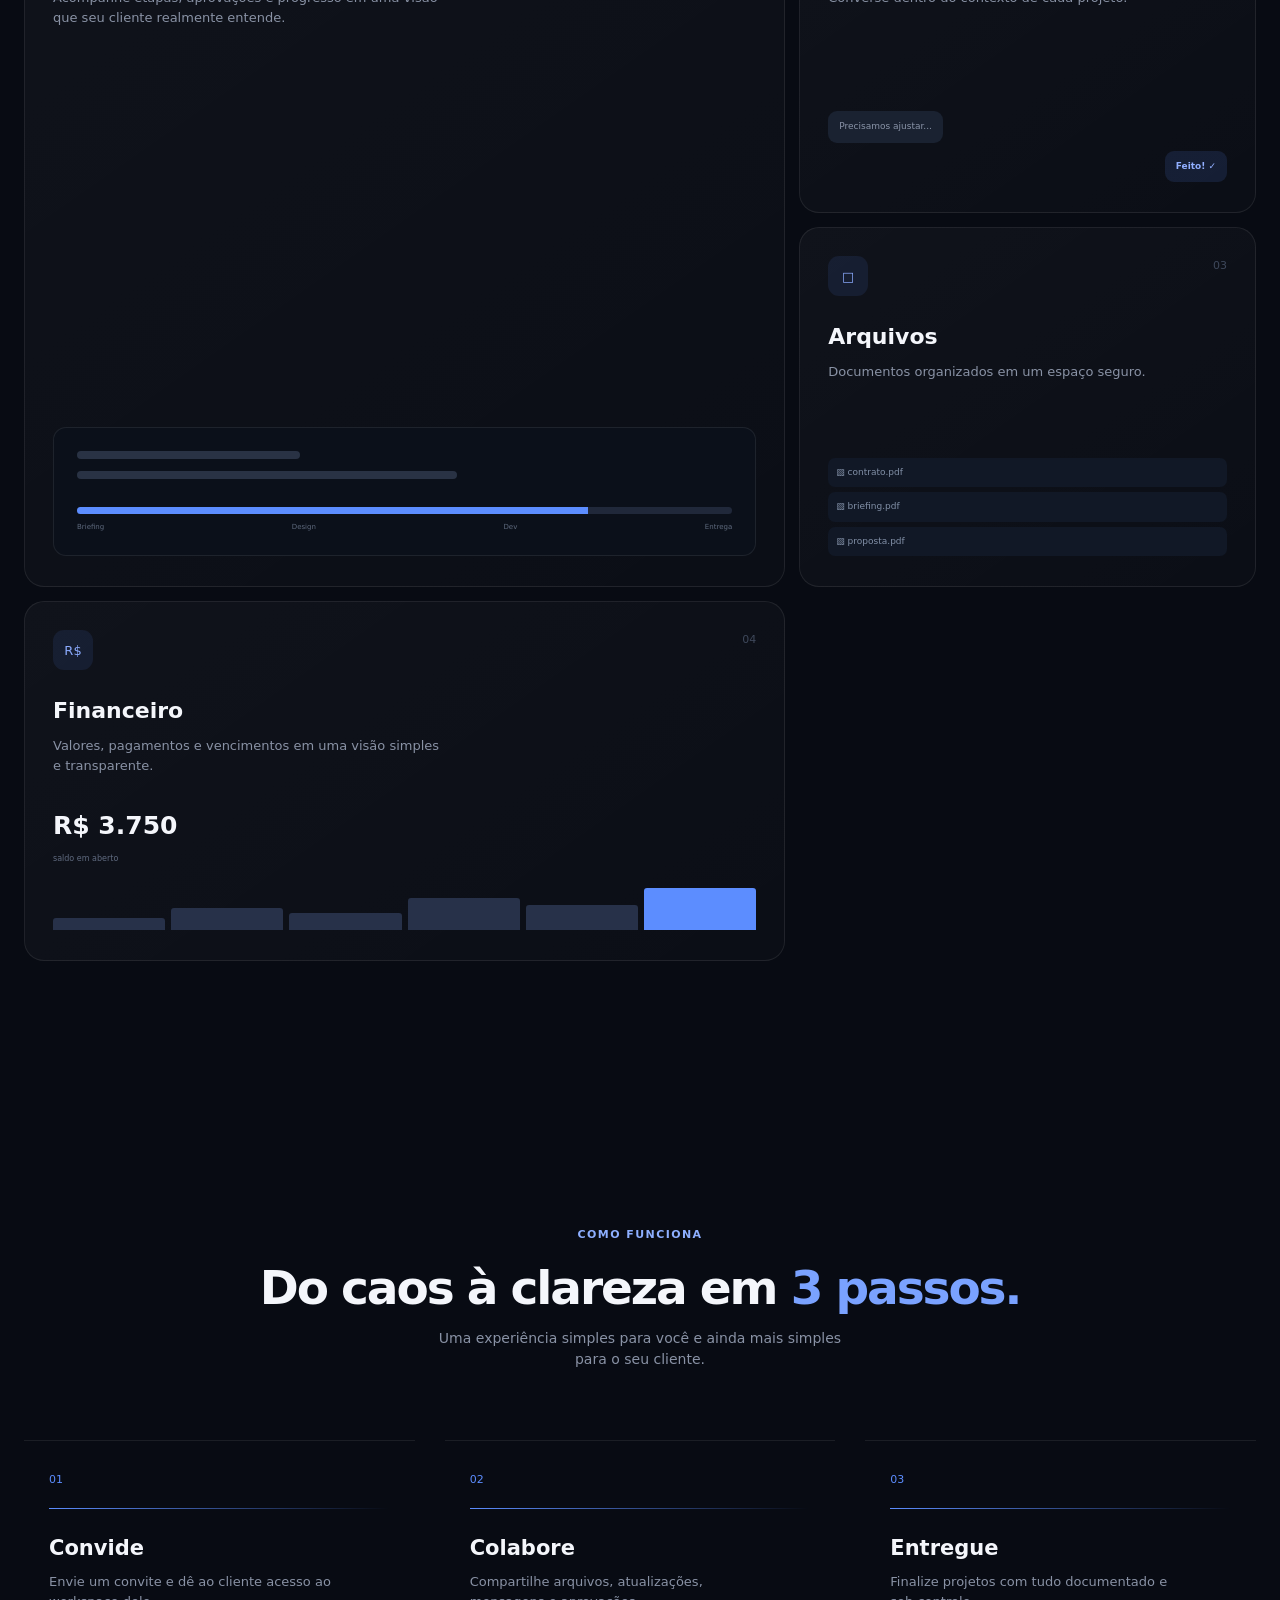
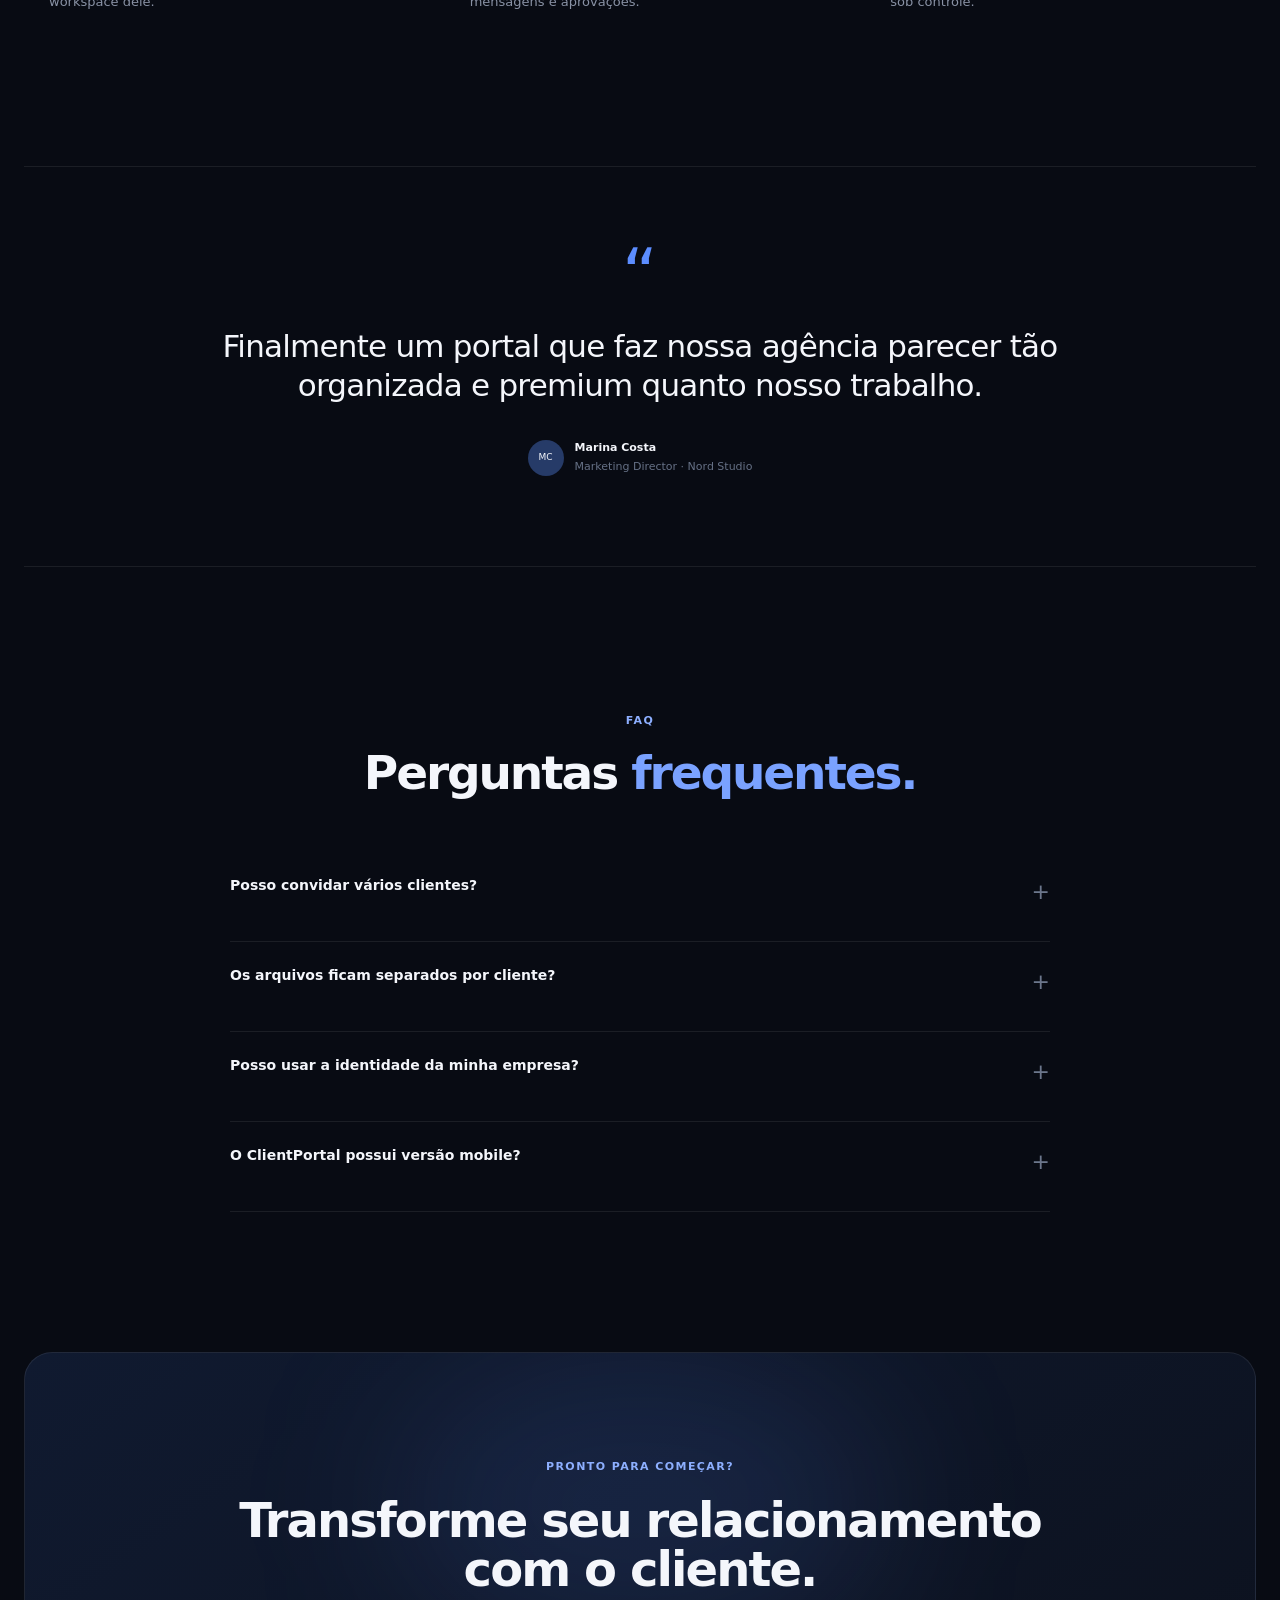
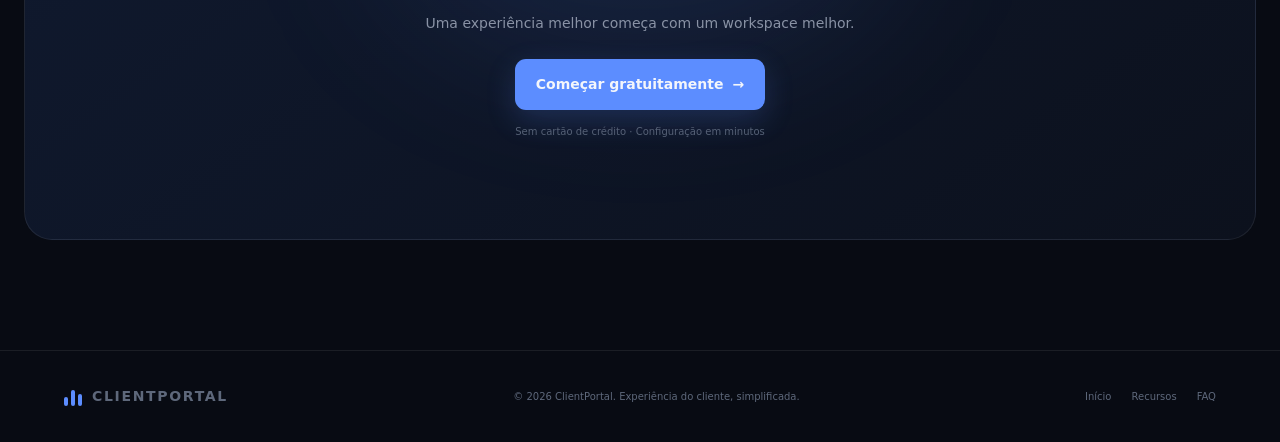
==== commit 2483dd2f: "update new pages for website" ====
--- a/index.html
+++ b/index.html
@@ -1,12 +1,15 @@
 <!DOCTYPE html>
 <html lang="pt-BR">
+
 <head>
   <meta charset="UTF-8">
   <meta name="viewport" content="width=device-width, initial-scale=1.0">
-  <meta name="description" content="ClientPortal — uma experiência premium para gerenciar clientes, projetos, arquivos, mensagens e pagamentos.">
+  <meta name="description"
+    content="ClientPortal — uma experiência premium para gerenciar clientes, projetos, arquivos, mensagens e pagamentos.">
   <title>ClientPortal — Seu cliente, em um só lugar</title>
-  <link rel="stylesheet" href="style.css">
+  <link rel="stylesheet" href="css/style.css">
 </head>
+
 <body>
   <div class="cursor-glow" aria-hidden="true"></div>
 
@@ -24,8 +27,8 @@
     </nav>
 
     <div class="nav-actions">
-      <button class="btn btn-ghost" id="loginBtn">Entrar</button>
-      <a class="btn btn-primary" href="#cta">Começar grátis <span>→</span></a>
+      <a class="btn btn-ghost" href="login.html">Entrar</a>
+      <a class="btn btn-primary" href="cadastro.html">Começar grátis <span>→</span></a>
     </div>
 
     <button class="menu-toggle" id="menuToggle" aria-label="Abrir menu" aria-expanded="false">
@@ -55,7 +58,9 @@
         </p>
 
         <div class="hero-actions">
-          <a href="#produto" class="btn btn-primary btn-large">Explorar portal <span>→</span></a>
+          <a href="cadastro.html" class="btn btn-primary btn-large">
+            Começar gratuitamente <span>→</span>
+          </a>
           <button class="btn btn-outline btn-large" id="demoBtn"><span class="play">▶</span> Ver demonstração</button>
         </div>
 
@@ -201,7 +206,8 @@
           <span class="feature-number">03</span>
           <h3>Arquivos</h3>
           <p>Documentos organizados em um espaço seguro.</p>
-          <div class="file-stack"><span>▧ contrato.pdf</span><span>▧ briefing.pdf</span><span>▧ proposta.pdf</span></div>
+          <div class="file-stack"><span>▧ contrato.pdf</span><span>▧ briefing.pdf</span><span>▧ proposta.pdf</span>
+          </div>
         </article>
 
         <article class="feature-card feature-wide reveal">
@@ -209,7 +215,9 @@
           <span class="feature-number">04</span>
           <h3>Financeiro</h3>
           <p>Valores, pagamentos e vencimentos em uma visão simples e transparente.</p>
-          <div class="finance-ui"><strong>R$ 3.750</strong><span>saldo em aberto</span><div class="finance-bars"><i></i><i></i><i></i><i></i><i></i><i></i></div></div>
+          <div class="finance-ui"><strong>R$ 3.750</strong><span>saldo em aberto</span>
+            <div class="finance-bars"><i></i><i></i><i></i><i></i><i></i><i></i></div>
+          </div>
         </article>
       </div>
     </section>
@@ -222,16 +230,32 @@
       </div>
 
       <div class="steps">
-        <div class="step reveal"><span>01</span><div class="step-line"></div><h3>Convide</h3><p>Envie um convite e dê ao cliente acesso ao workspace dele.</p></div>
-        <div class="step reveal delay-1"><span>02</span><div class="step-line"></div><h3>Colabore</h3><p>Compartilhe arquivos, atualizações, mensagens e aprovações.</p></div>
-        <div class="step reveal delay-2"><span>03</span><div class="step-line"></div><h3>Entregue</h3><p>Finalize projetos com tudo documentado e sob controle.</p></div>
+        <div class="step reveal"><span>01</span>
+          <div class="step-line"></div>
+          <h3>Convide</h3>
+          <p>Envie um convite e dê ao cliente acesso ao workspace dele.</p>
+        </div>
+        <div class="step reveal delay-1"><span>02</span>
+          <div class="step-line"></div>
+          <h3>Colabore</h3>
+          <p>Compartilhe arquivos, atualizações, mensagens e aprovações.</p>
+        </div>
+        <div class="step reveal delay-2"><span>03</span>
+          <div class="step-line"></div>
+          <h3>Entregue</h3>
+          <p>Finalize projetos com tudo documentado e sob controle.</p>
+        </div>
       </div>
     </section>
 
     <section class="testimonial section reveal">
       <div class="quote-mark">“</div>
-      <blockquote>Finalmente um portal que faz nossa agência parecer tão organizada e premium quanto nosso trabalho.</blockquote>
-      <div class="person"><div class="person-avatar">MC</div><div><strong>Marina Costa</strong><span>Marketing Director · Nord Studio</span></div></div>
+      <blockquote>Finalmente um portal que faz nossa agência parecer tão organizada e premium quanto nosso trabalho.
+      </blockquote>
+      <div class="person">
+        <div class="person-avatar">MC</div>
+        <div><strong>Marina Costa</strong><span>Marketing Director · Nord Studio</span></div>
+      </div>
     </section>
 
     <section class="faq section" id="faq">
@@ -240,10 +264,18 @@
         <h2>Perguntas <em>frequentes.</em></h2>
       </div>
       <div class="faq-list reveal">
-        <button class="faq-item"><span>Posso convidar vários clientes?</span><b>+</b><p>Sim. Cada cliente recebe seu próprio espaço, com projetos, arquivos e informações separados.</p></button>
-        <button class="faq-item"><span>Os arquivos ficam separados por cliente?</span><b>+</b><p>Sim. O portal organiza os arquivos por workspace e projeto, evitando confusão entre documentos.</p></button>
-        <button class="faq-item"><span>Posso usar a identidade da minha empresa?</span><b>+</b><p>A estrutura foi pensada para permitir personalização de marca, cores e identidade visual.</p></button>
-        <button class="faq-item"><span>O ClientPortal possui versão mobile?</span><b>+</b><p>Sim. A interface é responsiva e foi desenhada para funcionar em desktop, tablet e celular.</p></button>
+        <button class="faq-item"><span>Posso convidar vários clientes?</span><b>+</b>
+          <p>Sim. Cada cliente recebe seu próprio espaço, com projetos, arquivos e informações separados.</p>
+        </button>
+        <button class="faq-item"><span>Os arquivos ficam separados por cliente?</span><b>+</b>
+          <p>Sim. O portal organiza os arquivos por workspace e projeto, evitando confusão entre documentos.</p>
+        </button>
+        <button class="faq-item"><span>Posso usar a identidade da minha empresa?</span><b>+</b>
+          <p>A estrutura foi pensada para permitir personalização de marca, cores e identidade visual.</p>
+        </button>
+        <button class="faq-item"><span>O ClientPortal possui versão mobile?</span><b>+</b>
+          <p>Sim. A interface é responsiva e foi desenhada para funcionar em desktop, tablet e celular.</p>
+        </button>
       </div>
     </section>
 
@@ -283,8 +315,11 @@
     </div>
   </div>
 
-  <div class="toast" id="toast"><span>✓</span><div><b id="toastTitle">Tudo certo!</b><small id="toastText">Ação realizada.</small></div></div>
-
-  <script src="script.js"></script>
+  <div class="toast" id="toast"><span>✓</span>
+    <div><b id="toastTitle">Tudo certo!</b><small id="toastText">Ação realizada.</small></div>
+  </div>
+
+  <script src="script/script.js"></script>
 </body>
-</html>
+
+</html>
--- a/css/style.css
+++ b/css/style.css
@@ -0,0 +1,5029 @@
+:root {
+  --bg: #080b13;
+  --bg-2: #0d111c;
+  --panel: #101624;
+  --panel-2: #141b2a;
+  --text: #f4f6fb;
+  --muted: #8992a5;
+  --line: rgba(255, 255, 255, .08);
+  --blue: #5c8dff;
+  --blue-2: #7aa2ff;
+  --green: #43c98b;
+  --radius: 20px;
+}
+
+* {
+  box-sizing: border-box;
+  margin: 0;
+  padding: 0
+}
+
+html {
+  scroll-behavior: smooth
+}
+
+body {
+  font-family: Inter, ui-sans-serif, system-ui, -apple-system, BlinkMacSystemFont, "Segoe UI", sans-serif;
+  background: var(--bg);
+  color: var(--text);
+  line-height: 1.5;
+  overflow-x: hidden
+}
+
+body:before {
+  content: "";
+  position: fixed;
+  inset: 0;
+  pointer-events: none;
+  background-image: linear-gradient(rgba(255, 255, 255, .018) 1px, transparent 1px), linear-gradient(90deg, rgba(255, 255, 255, .018) 1px, transparent 1px);
+  background-size: 70px 70px;
+  mask-image: linear-gradient(to bottom, black, transparent 75%);
+  z-index: -2
+}
+
+a {
+  text-decoration: none;
+  color: inherit
+}
+
+button {
+  font: inherit;
+  color: inherit;
+  border: 0;
+  background: none;
+  cursor: pointer
+}
+
+.section {
+  width: min(1240px, calc(100% - 48px));
+  margin: auto
+}
+
+.navbar {
+  position: fixed;
+  top: 0;
+  left: 0;
+  right: 0;
+  height: 82px;
+  display: flex;
+  align-items: center;
+  justify-content: space-between;
+  padding: 0 5vw;
+  z-index: 100;
+  background: rgba(8, 11, 19, .65);
+  border-bottom: 1px solid transparent;
+  backdrop-filter: blur(18px);
+  transition: .3s
+}
+
+.navbar.scrolled {
+  border-color: var(--line);
+  background: rgba(8, 11, 19, .9)
+}
+
+.brand,
+.footer-brand {
+  display: flex;
+  align-items: center;
+  gap: 10px;
+  font-size: 14px;
+  font-weight: 800;
+  letter-spacing: .12em
+}
+
+.brand>span:last-child span {
+  color: var(--blue)
+}
+
+.brand-mark {
+  display: flex;
+  gap: 3px;
+  align-items: flex-end;
+  height: 20px
+}
+
+.brand-mark span {
+  display: block;
+  width: 4px;
+  border-radius: 5px;
+  background: var(--blue)
+}
+
+.brand-mark span:nth-child(1) {
+  height: 9px
+}
+
+.brand-mark span:nth-child(2) {
+  height: 16px
+}
+
+.brand-mark span:nth-child(3) {
+  height: 12px
+}
+
+.desktop-nav {
+  display: flex;
+  gap: 34px;
+  margin-left: 100px
+}
+
+.desktop-nav a {
+  font-size: 13px;
+  color: #9aa3b6;
+  transition: .2s
+}
+
+.desktop-nav a:hover {
+  color: #fff
+}
+
+.nav-actions {
+  display: flex;
+  gap: 10px
+}
+
+.btn {
+  display: inline-flex;
+  align-items: center;
+  justify-content: center;
+  gap: 9px;
+  border-radius: 11px;
+  padding: 11px 17px;
+  font-size: 13px;
+  font-weight: 700;
+  transition: transform .25s, background .25s, box-shadow .25s
+}
+
+.btn:hover {
+  transform: translateY(-2px)
+}
+
+.btn-primary {
+  background: var(--blue);
+  box-shadow: 0 10px 30px rgba(92, 141, 255, .2)
+}
+
+.btn-primary:hover {
+  background: var(--blue-2);
+  box-shadow: 0 14px 35px rgba(92, 141, 255, .3)
+}
+
+.btn-ghost {
+  color: #aab2c2
+}
+
+.btn-outline {
+  border: 1px solid var(--line);
+  background: rgba(255, 255, 255, .025)
+}
+
+.btn-outline:hover {
+  background: rgba(255, 255, 255, .06);
+  border-color: rgba(255, 255, 255, .15)
+}
+
+.btn-large {
+  padding: 15px 21px;
+  font-size: 14px
+}
+
+.play {
+  font-size: 9px;
+  width: 20px;
+  height: 20px;
+  border: 1px solid #6e7890;
+  border-radius: 50%;
+  display: grid;
+  place-items: center
+}
+
+.menu-toggle {
+  display: none
+}
+
+.mobile-menu {
+  display: none
+}
+
+.hero {
+  min-height: 940px;
+  padding-top: 160px;
+  display: grid;
+  grid-template-columns: 1fr 1.04fr;
+  gap: 55px;
+  align-items: center;
+  position: relative
+}
+
+.hero-copy {
+  position: relative;
+  z-index: 2
+}
+
+.eyebrow {
+  display: inline-flex;
+  align-items: center;
+  gap: 9px;
+  color: #8dafff;
+  font-size: 11px;
+  text-transform: uppercase;
+  letter-spacing: .13em;
+  font-weight: 800;
+  margin-bottom: 20px
+}
+
+.pulse {
+  width: 7px;
+  height: 7px;
+  border-radius: 50%;
+  background: var(--green);
+  box-shadow: 0 0 0 5px rgba(67, 201, 139, .1);
+  animation: pulse 1.8s infinite
+}
+
+@keyframes pulse {
+  50% {
+    box-shadow: 0 0 0 9px rgba(67, 201, 139, 0)
+  }
+}
+
+h1 {
+  font-size: clamp(48px, 5vw, 76px);
+  line-height: .99;
+  letter-spacing: -.055em
+}
+
+h1 em,
+h2 em {
+  font-style: normal;
+  color: var(--blue-2)
+}
+
+.hero-text {
+  font-size: 17px;
+  color: var(--muted);
+  max-width: 510px;
+  margin: 27px 0 30px
+}
+
+.hero-actions {
+  display: flex;
+  gap: 11px;
+  flex-wrap: wrap
+}
+
+.trust-row {
+  display: flex;
+  flex-wrap: wrap;
+  gap: 15px;
+  margin-top: 25px;
+  color: #778196;
+  font-size: 11px
+}
+
+.orb {
+  position: absolute;
+  border-radius: 50%;
+  filter: blur(90px);
+  pointer-events: none
+}
+
+.orb-one {
+  width: 500px;
+  height: 500px;
+  background: rgba(55, 103, 255, .13);
+  left: 25%;
+  top: 100px
+}
+
+.orb-two {
+  width: 300px;
+  height: 300px;
+  background: rgba(116, 61, 255, .09);
+  right: -80px;
+  bottom: 0
+}
+
+.hero-demo {
+  position: relative;
+  z-index: 2
+}
+
+.demo-window {
+  background: rgba(15, 21, 33, .86);
+  border: 1px solid rgba(255, 255, 255, .1);
+  border-radius: 24px;
+  box-shadow: 0 40px 100px rgba(0, 0, 0, .45), 0 0 0 1px rgba(92, 141, 255, .04);
+  overflow: hidden;
+  transform: perspective(1400px) rotateY(-3deg);
+  transition: .5s
+}
+
+.demo-window:hover {
+  transform: perspective(1400px) rotateY(0) translateY(-5px)
+}
+
+.window-top {
+  height: 45px;
+  border-bottom: 1px solid var(--line);
+  display: flex;
+  align-items: center;
+  padding: 0 17px;
+  gap: 13px
+}
+
+.window-dots {
+  display: flex;
+  gap: 5px
+}
+
+.window-dots i {
+  width: 7px;
+  height: 7px;
+  border-radius: 50%;
+  background: #3c4557
+}
+
+.window-title {
+  font-size: 10px;
+  color: #5e687c;
+  margin: auto
+}
+
+.live-dot {
+  font-size: 9px;
+  color: var(--green)
+}
+
+.dashboard-mini {
+  display: flex;
+  min-height: 510px
+}
+
+.mini-sidebar {
+  width: 55px;
+  border-right: 1px solid var(--line);
+  padding: 20px 12px;
+  display: flex;
+  flex-direction: column;
+  align-items: center;
+  gap: 19px
+}
+
+.mini-logo {
+  width: 28px;
+  height: 28px;
+  border-radius: 8px;
+  background: var(--blue);
+  display: grid;
+  place-items: center;
+  font-size: 9px;
+  font-weight: 800;
+  margin-bottom: 15px
+}
+
+.mini-nav {
+  width: 30px;
+  height: 30px;
+  border-radius: 8px;
+  display: grid;
+  place-items: center;
+  color: #566176;
+  font-size: 12px
+}
+
+.mini-nav.active {
+  background: rgba(92, 141, 255, .13);
+  color: #8eb0ff
+}
+
+.mini-content {
+  padding: 27px 25px;
+  width: calc(100% - 55px)
+}
+
+.mini-header {
+  display: flex;
+  justify-content: space-between;
+  align-items: center;
+  margin-bottom: 23px
+}
+
+.mini-header small,
+.metric-card small,
+.mini-panel small,
+.payment-preview small,
+.message-preview small {
+  font-size: 8px;
+  color: #677187;
+  letter-spacing: .1em;
+  font-weight: 800
+}
+
+.mini-header h3 {
+  font-size: 18px;
+  margin-top: 4px
+}
+
+.avatar {
+  width: 34px;
+  height: 34px;
+  border-radius: 50%;
+  background: #26344e;
+  font-size: 9px
+}
+
+.metric-grid {
+  display: grid;
+  grid-template-columns: repeat(3, 1fr);
+  gap: 9px
+}
+
+.metric-card {
+  padding: 13px;
+  background: rgba(255, 255, 255, .025);
+  border: 1px solid var(--line);
+  border-radius: 11px;
+  transition: .25s
+}
+
+.metric-card:hover {
+  border-color: rgba(92, 141, 255, .35);
+  transform: translateY(-2px)
+}
+
+.metric-card strong {
+  display: block;
+  font-size: 24px;
+  margin: 4px 0
+}
+
+.metric-card span {
+  font-size: 8px;
+  color: #677187
+}
+
+.metric-card .metric-green {
+  color: var(--green)
+}
+
+.mini-panel {
+  margin-top: 13px;
+  border: 1px solid var(--line);
+  background: rgba(255, 255, 255, .025);
+  padding: 16px;
+  border-radius: 12px
+}
+
+.panel-heading {
+  display: flex;
+  justify-content: space-between;
+  align-items: start
+}
+
+.panel-heading h4 {
+  font-size: 14px;
+  margin-top: 4px
+}
+
+.status {
+  font-size: 8px;
+  color: #87a8ff;
+  background: rgba(92, 141, 255, .1);
+  padding: 5px 7px;
+  border-radius: 5px
+}
+
+.progress-label {
+  display: flex;
+  justify-content: space-between;
+  margin: 18px 0 6px;
+  font-size: 9px;
+  color: #707a8d
+}
+
+.progress-label b {
+  color: #fff
+}
+
+.progress {
+  height: 6px;
+  background: #20283a;
+  border-radius: 10px;
+  overflow: hidden
+}
+
+.progress span {
+  display: block;
+  height: 100%;
+  width: 78%;
+  background: linear-gradient(90deg, var(--blue), #8b72ff);
+  border-radius: inherit;
+  transition: width 1s
+}
+
+.project-meta {
+  display: flex;
+  justify-content: space-between;
+  margin-top: 13px;
+  color: #657086;
+  font-size: 8px
+}
+
+.project-meta button {
+  color: #8babff;
+  font-size: 8px
+}
+
+.mini-bottom {
+  display: grid;
+  grid-template-columns: 1.3fr 1fr;
+  gap: 9px;
+  margin-top: 9px
+}
+
+.message-preview,
+.payment-preview {
+  border: 1px solid var(--line);
+  background: rgba(255, 255, 255, .02);
+  border-radius: 10px;
+  padding: 11px;
+  display: flex;
+  align-items: center;
+  gap: 9px
+}
+
+.message-preview p {
+  font-size: 9px;
+  color: #b1b8c6;
+  margin-top: 2px
+}
+
+.message-avatar {
+  width: 25px;
+  height: 25px;
+  border-radius: 50%;
+  background: #253f70;
+  display: grid;
+  place-items: center;
+  font-size: 7px
+}
+
+.unread {
+  margin-left: auto;
+  width: 5px;
+  height: 5px;
+  background: var(--blue);
+  border-radius: 50%
+}
+
+.payment-preview {
+  display: block
+}
+
+.payment-preview strong {
+  display: block;
+  font-size: 15px;
+  margin: 3px 0
+}
+
+.payment-preview span {
+  font-size: 8px;
+  color: #657086
+}
+
+.floating-card {
+  position: absolute;
+  background: rgba(17, 23, 36, .94);
+  border: 1px solid rgba(255, 255, 255, .1);
+  box-shadow: 0 18px 40px rgba(0, 0, 0, .35);
+  border-radius: 12px;
+  padding: 10px 12px;
+  display: flex;
+  align-items: center;
+  gap: 9px;
+  backdrop-filter: blur(12px);
+  animation: float 4s ease-in-out infinite
+}
+
+.floating-card b,
+.floating-card small {
+  display: block
+}
+
+.floating-card b {
+  font-size: 9px
+}
+
+.floating-card small {
+  font-size: 8px;
+  color: #68748a;
+  margin-top: 2px
+}
+
+.floating-message {
+  left: -30px;
+  bottom: 50px
+}
+
+.floating-payment {
+  right: -30px;
+  top: 105px;
+  animation-delay: -1.5s
+}
+
+.float-icon,
+.payment-icon {
+  width: 25px;
+  height: 25px;
+  border-radius: 7px;
+  display: grid;
+  place-items: center;
+  background: rgba(92, 141, 255, .12);
+  color: #89abff;
+  font-size: 10px
+}
+
+.check {
+  color: var(--green);
+  font-size: 12px
+}
+
+.payment-icon {
+  background: rgba(67, 201, 139, .1);
+  color: var(--green);
+  font-size: 8px
+}
+
+.floating-card>div {
+  min-width: 105px
+}
+
+@keyframes float {
+  50% {
+    transform: translateY(-8px)
+  }
+}
+
+.logos {
+  padding: 65px 0 120px;
+  border-top: 1px solid var(--line)
+}
+
+.logos>p {
+  text-align: center;
+  font-size: 9px;
+  letter-spacing: .17em;
+  color: #596377;
+  font-weight: 800
+}
+
+.logo-row {
+  display: flex;
+  justify-content: space-between;
+  align-items: center;
+  margin-top: 30px;
+  color: #485266;
+  font-size: 17px;
+  font-weight: 800;
+  letter-spacing: .04em
+}
+
+.logo-row span:nth-child(2) {
+  font-weight: 400
+}
+
+.logo-row span:nth-child(4) {
+  font-size: 13px
+}
+
+.features {
+  padding: 70px 0 130px
+}
+
+.section-heading {
+  display: grid;
+  grid-template-columns: 1fr .7fr;
+  gap: 60px;
+  align-items: end;
+  margin-bottom: 50px
+}
+
+.section-heading h2 {
+  font-size: 47px;
+  line-height: 1.02;
+  letter-spacing: -.045em
+}
+
+.section-heading>p {
+  color: var(--muted);
+  font-size: 14px;
+  max-width: 430px
+}
+
+.feature-grid {
+  display: grid;
+  grid-template-columns: 1.25fr .75fr;
+  gap: 14px
+}
+
+.feature-card {
+  position: relative;
+  min-height: 360px;
+  padding: 28px;
+  border: 1px solid var(--line);
+  border-radius: 20px;
+  background: linear-gradient(145deg, rgba(255, 255, 255, .035), rgba(255, 255, 255, .015));
+  overflow: hidden;
+  transition: .35s
+}
+
+.feature-card:hover {
+  transform: translateY(-5px);
+  border-color: rgba(92, 141, 255, .28);
+  background: linear-gradient(145deg, rgba(92, 141, 255, .07), rgba(255, 255, 255, .015))
+}
+
+.feature-large {
+  grid-row: span 2;
+  min-height: 734px
+}
+
+.feature-wide {
+  min-height: 360px
+}
+
+.feature-icon {
+  width: 40px;
+  height: 40px;
+  border-radius: 11px;
+  display: grid;
+  place-items: center;
+  background: rgba(92, 141, 255, .1);
+  color: #8cacff;
+  font-size: 13px
+}
+
+.feature-number {
+  position: absolute;
+  right: 28px;
+  top: 30px;
+  color: #3e485b;
+  font-size: 11px
+}
+
+.feature-card h3 {
+  font-size: 22px;
+  margin-top: 24px
+}
+
+.feature-card p {
+  color: var(--muted);
+  font-size: 13px;
+  max-width: 390px;
+  margin-top: 9px
+}
+
+.feature-ui {
+  position: absolute;
+  left: 28px;
+  right: 28px;
+  bottom: 30px;
+  border: 1px solid var(--line);
+  background: #0b101a;
+  border-radius: 13px;
+  padding: 23px
+}
+
+.fake-line {
+  width: 58%;
+  height: 8px;
+  border-radius: 5px;
+  background: #293244;
+  margin-top: 12px
+}
+
+.fake-line.long {
+  width: 34%;
+  margin-top: 0
+}
+
+.fake-progress {
+  height: 7px;
+  background: #20283a;
+  border-radius: 5px;
+  margin-top: 28px;
+  overflow: hidden
+}
+
+.fake-progress span {
+  display: block;
+  width: 78%;
+  height: 100%;
+  background: var(--blue)
+}
+
+.fake-labels {
+  display: flex;
+  justify-content: space-between;
+  margin-top: 8px;
+  font-size: 7px;
+  color: #5e697d
+}
+
+.chat-bubbles {
+  position: absolute;
+  bottom: 30px;
+  left: 28px;
+  right: 28px;
+  display: flex;
+  flex-direction: column;
+  gap: 8px
+}
+
+.chat-bubbles i,
+.chat-bubbles b {
+  font-size: 9px;
+  padding: 9px 11px;
+  border-radius: 9px;
+  font-style: normal
+}
+
+.chat-bubbles i {
+  background: #1a2231;
+  color: #8a94a8;
+  align-self: flex-start
+}
+
+.chat-bubbles b {
+  background: rgba(92, 141, 255, .13);
+  color: #91afff;
+  align-self: flex-end
+}
+
+.file-stack {
+  position: absolute;
+  bottom: 30px;
+  left: 28px;
+  right: 28px;
+  display: flex;
+  flex-direction: column;
+  gap: 5px
+}
+
+.file-stack span {
+  font-size: 9px;
+  color: #8290a7;
+  padding: 8px;
+  background: #111826;
+  border-radius: 7px
+}
+
+.finance-ui {
+  position: absolute;
+  bottom: 30px;
+  left: 28px;
+  right: 28px
+}
+
+.finance-ui strong {
+  display: block;
+  font-size: 25px
+}
+
+.finance-ui span {
+  font-size: 8px;
+  color: #606b80
+}
+
+.finance-bars {
+  height: 50px;
+  display: flex;
+  gap: 6px;
+  align-items: end;
+  margin-top: 12px
+}
+
+.finance-bars i {
+  flex: 1;
+  background: #273149;
+  border-radius: 3px 3px 0 0
+}
+
+.finance-bars i:nth-child(1) {
+  height: 25%
+}
+
+.finance-bars i:nth-child(2) {
+  height: 45%
+}
+
+.finance-bars i:nth-child(3) {
+  height: 35%
+}
+
+.finance-bars i:nth-child(4) {
+  height: 65%
+}
+
+.finance-bars i:nth-child(5) {
+  height: 50%
+}
+
+.finance-bars i:nth-child(6) {
+  height: 85%;
+  background: var(--blue)
+}
+
+.how {
+  padding: 130px 0
+}
+
+.centered {
+  display: block;
+  text-align: center
+}
+
+.centered>p {
+  margin: 16px auto 0
+}
+
+.steps {
+  display: grid;
+  grid-template-columns: repeat(3, 1fr);
+  gap: 30px;
+  margin-top: 70px
+}
+
+.step {
+  position: relative;
+  padding: 25px;
+  border-top: 1px solid var(--line)
+}
+
+.step>span {
+  font-size: 11px;
+  color: var(--blue)
+}
+
+.step-line {
+  height: 1px;
+  background: linear-gradient(90deg, var(--blue), transparent);
+  margin: 18px 0 24px
+}
+
+.step h3 {
+  font-size: 21px
+}
+
+.step p {
+  font-size: 13px;
+  color: var(--muted);
+  max-width: 290px;
+  margin-top: 8px
+}
+
+.testimonial {
+  padding: 90px 10%;
+  border-top: 1px solid var(--line);
+  border-bottom: 1px solid var(--line);
+  text-align: center
+}
+
+.quote-mark {
+  font-size: 70px;
+  color: var(--blue);
+  line-height: .5
+}
+
+.testimonial blockquote {
+  font-size: 31px;
+  line-height: 1.25;
+  letter-spacing: -.025em;
+  max-width: 850px;
+  margin: 35px auto
+}
+
+.person {
+  display: flex;
+  justify-content: center;
+  align-items: center;
+  gap: 11px;
+  text-align: left
+}
+
+.person-avatar {
+  width: 36px;
+  height: 36px;
+  border-radius: 50%;
+  background: #263b68;
+  display: grid;
+  place-items: center;
+  font-size: 9px
+}
+
+.person strong,
+.person span {
+  display: block;
+  font-size: 11px
+}
+
+.person span {
+  color: #667186;
+  margin-top: 2px
+}
+
+.faq {
+  padding: 140px 0
+}
+
+.faq-list {
+  max-width: 820px;
+  margin: 55px auto 0
+}
+
+.faq-item {
+  width: 100%;
+  text-align: left;
+  padding: 23px 0;
+  border-bottom: 1px solid var(--line);
+  display: grid;
+  grid-template-columns: 1fr auto;
+  gap: 10px
+}
+
+.faq-item span {
+  font-size: 14px;
+  font-weight: 650
+}
+
+.faq-item b {
+  font-size: 22px;
+  color: #6c778c;
+  font-weight: 400;
+  transition: .3s
+}
+
+.faq-item p {
+  grid-column: 1/-1;
+  max-height: 0;
+  overflow: hidden;
+  color: var(--muted);
+  font-size: 13px;
+  transition: .4s;
+  opacity: 0
+}
+
+.faq-item.open p {
+  max-height: 100px;
+  opacity: 1;
+  padding-top: 8px
+}
+
+.faq-item.open b {
+  transform: rotate(45deg);
+  color: var(--blue)
+}
+
+.cta {
+  position: relative;
+  text-align: center;
+  padding: 100px 20px;
+  margin-bottom: 110px;
+  border: 1px solid var(--line);
+  border-radius: 28px;
+  overflow: hidden;
+  background: linear-gradient(145deg, #101a30, #0c111d)
+}
+
+.cta-glow {
+  position: absolute;
+  width: 500px;
+  height: 300px;
+  border-radius: 50%;
+  background: rgba(92, 141, 255, .12);
+  filter: blur(80px);
+  left: 50%;
+  top: 0;
+  transform: translateX(-50%)
+}
+
+.cta>*:not(.cta-glow) {
+  position: relative
+}
+
+.cta h2 {
+  font-size: 48px;
+  line-height: 1.03;
+  letter-spacing: -.04em
+}
+
+.cta p {
+  color: var(--muted);
+  font-size: 14px;
+  margin: 18px 0 25px
+}
+
+.cta small {
+  display: block;
+  color: #566176;
+  font-size: 10px;
+  margin-top: 14px
+}
+
+footer {
+  border-top: 1px solid var(--line);
+  padding: 35px 5vw;
+  display: flex;
+  justify-content: space-between;
+  align-items: center;
+  color: #5e687b;
+  font-size: 10px
+}
+
+footer>div:last-child {
+  display: flex;
+  gap: 20px
+}
+
+footer a:hover {
+  color: #fff
+}
+
+.reveal {
+  opacity: 0;
+  transform: translateY(25px);
+  transition: opacity .8s ease, transform .8s ease
+}
+
+.reveal.visible {
+  opacity: 1;
+  transform: none
+}
+
+.delay-1 {
+  transition-delay: .12s
+}
+
+.delay-2 {
+  transition-delay: .24s
+}
+
+.cursor-glow {
+  position: fixed;
+  width: 300px;
+  height: 300px;
+  border-radius: 50%;
+  pointer-events: none;
+  background: radial-gradient(circle, rgba(92, 141, 255, .07), transparent 65%);
+  transform: translate(-50%, -50%);
+  z-index: 0
+}
+
+.modal {
+  position: fixed;
+  inset: 0;
+  display: grid;
+  place-items: center;
+  z-index: 200;
+  opacity: 0;
+  visibility: hidden;
+  transition: .3s
+}
+
+.modal.show {
+  opacity: 1;
+  visibility: visible
+}
+
+.modal-backdrop {
+  position: absolute;
+  inset: 0;
+  background: rgba(2, 4, 8, .8);
+  backdrop-filter: blur(10px)
+}
+
+.modal-card {
+  position: relative;
+  width: min(650px, calc(100% - 30px));
+  padding: 35px;
+  border: 1px solid var(--line);
+  border-radius: 22px;
+  background: #0e1420;
+  box-shadow: 0 30px 100px #000;
+  transform: translateY(20px);
+  transition: .3s
+}
+
+.modal.show .modal-card {
+  transform: none
+}
+
+.modal-card h2 {
+  font-size: 30px;
+  letter-spacing: -.03em
+}
+
+.modal-card>p {
+  color: var(--muted);
+  font-size: 13px;
+  margin: 8px 0 25px
+}
+
+.modal-close {
+  position: absolute;
+  right: 20px;
+  top: 17px;
+  font-size: 25px;
+  color: #738096
+}
+
+.demo-interactive {
+  border: 1px solid var(--line);
+  border-radius: 15px;
+  padding: 15px
+}
+
+.demo-tab {
+  padding: 8px 12px;
+  color: #78849a;
+  font-size: 11px;
+  border-radius: 8px
+}
+
+.demo-tab.active {
+  background: rgba(92, 141, 255, .12);
+  color: #91b0ff
+}
+
+.demo-content {
+  margin-top: 15px;
+  padding: 20px;
+  background: #0a101a;
+  border-radius: 11px
+}
+
+.demo-content strong {
+  font-size: 16px
+}
+
+.demo-content p {
+  color: var(--muted);
+  font-size: 12px;
+  margin: 7px 0 15px
+}
+
+.toast {
+  position: fixed;
+  right: 25px;
+  bottom: 25px;
+  background: #101827;
+  border: 1px solid var(--line);
+  box-shadow: 0 15px 50px #0008;
+  border-radius: 13px;
+  padding: 12px 15px;
+  display: flex;
+  gap: 10px;
+  align-items: center;
+  z-index: 250;
+  transform: translateY(120px);
+  opacity: 0;
+  transition: .35s
+}
+
+.toast.show {
+  transform: none;
+  opacity: 1
+}
+
+.toast>span {
+  color: var(--green);
+  width: 24px;
+  height: 24px;
+  border-radius: 50%;
+  background: rgba(67, 201, 139, .1);
+  display: grid;
+  place-items: center
+}
+
+.toast b,
+.toast small {
+  display: block
+}
+
+.toast b {
+  font-size: 11px
+}
+
+.toast small {
+  color: #667187;
+  font-size: 9px;
+  margin-top: 2px
+}
+
+@media(max-width:1050px) {
+  .desktop-nav {
+    margin-left: 0
+  }
+
+  .hero {
+    grid-template-columns: 1fr;
+    padding-top: 130px
+  }
+
+  .hero-copy {
+    max-width: 720px
+  }
+
+  .hero-demo {
+    max-width: 760px;
+    margin: 20px auto 0;
+    width: 100%
+  }
+
+  .section-heading {
+    grid-template-columns: 1fr
+  }
+
+  .feature-grid {
+    grid-template-columns: 1fr 1fr
+  }
+
+  .feature-large {
+    grid-row: auto;
+    min-height: 550px
+  }
+
+  .feature-wide {
+    grid-column: 1/-1
+  }
+}
+
+@media(max-width:760px) {
+  .section {
+    width: min(100% - 30px, 1240px)
+  }
+
+  .navbar {
+    height: 70px;
+    padding: 0 18px
+  }
+
+  .desktop-nav,
+  .nav-actions {
+    display: none
+  }
+
+  .menu-toggle {
+    display: flex;
+    flex-direction: column;
+    gap: 5px
+  }
+
+  .menu-toggle span {
+    width: 22px;
+    height: 2px;
+    background: #cbd2df;
+    border-radius: 2px
+  }
+
+  .mobile-menu {
+    position: fixed;
+    top: 70px;
+    left: 15px;
+    right: 15px;
+    padding: 15px;
+    background: #101624;
+    border: 1px solid var(--line);
+    border-radius: 15px;
+    z-index: 99;
+    display: flex;
+    flex-direction: column;
+    gap: 5px;
+    transform: translateY(-15px);
+    opacity: 0;
+    visibility: hidden;
+    transition: .25s
+  }
+
+  .mobile-menu.open {
+    transform: none;
+    opacity: 1;
+    visibility: visible
+  }
+
+  .mobile-menu a {
+    padding: 12px;
+    color: #a4adbd;
+    font-size: 13px
+  }
+
+  .mobile-menu .btn {
+    color: #fff;
+    margin-top: 5px
+  }
+
+  .hero {
+    padding-top: 115px;
+    min-height: auto
+  }
+
+  .hero h1 {
+    font-size: 52px
+  }
+
+  .hero-text {
+    font-size: 15px
+  }
+
+  .trust-row {
+    gap: 8px;
+    flex-direction: column
+  }
+
+  .demo-window {
+    transform: none
+  }
+
+  .dashboard-mini {
+    min-height: 440px
+  }
+
+  .mini-content {
+    padding: 18px 13px
+  }
+
+  .metric-card {
+    padding: 9px
+  }
+
+  .metric-card strong {
+    font-size: 19px
+  }
+
+  .floating-card {
+    display: none
+  }
+
+  .logos {
+    padding: 70px 0
+  }
+
+  .logo-row {
+    flex-wrap: wrap;
+    gap: 22px;
+    justify-content: center
+  }
+
+  .section-heading h2,
+  .cta h2 {
+    font-size: 36px
+  }
+
+  .feature-grid {
+    grid-template-columns: 1fr
+  }
+
+  .feature-large,
+  .feature-wide {
+    grid-column: auto;
+    min-height: 450px
+  }
+
+  .steps {
+    grid-template-columns: 1fr;
+    gap: 15px;
+    margin-top: 45px
+  }
+
+  .testimonial {
+    padding: 70px 15px
+  }
+
+  .testimonial blockquote {
+    font-size: 23px
+  }
+
+  .faq {
+    padding: 90px 0
+  }
+
+  .cta {
+    padding: 70px 20px;
+    margin-bottom: 70px
+  }
+
+  .cta h2 {
+    font-size: 34px
+  }
+
+  footer {
+    flex-direction: column;
+    gap: 18px;
+    text-align: center
+  }
+
+  .mini-bottom {
+    grid-template-columns: 1fr
+  }
+
+  .payment-preview {
+    display: none
+  }
+
+  .window-title {
+    display: none
+  }
+}
+
+@media(max-width:450px) {
+  .hero h1 {
+    font-size: 43px
+  }
+
+  .hero-actions .btn {
+    width: 100%
+  }
+
+  .mini-sidebar {
+    width: 43px;
+    padding: 15px 8px
+  }
+
+  .mini-content {
+    width: calc(100% - 43px)
+  }
+
+  .metric-grid {
+    gap: 5px
+  }
+
+  .metric-card small {
+    font-size: 6px
+  }
+
+  .metric-card strong {
+    font-size: 17px
+  }
+
+  .metric-card span {
+    font-size: 7px
+  }
+
+  .mini-panel {
+    padding: 11px
+  }
+
+  .status {
+    display: none
+  }
+
+  .project-meta span {
+    display: none
+  }
+}
+
+
+/* =========================================
+   CLIENT PORTAL - TELA DE AUTENTICAÇÃO
+========================================= */
+
+.auth-page {
+    min-height: 100vh;
+    overflow-x: hidden;
+}
+
+.auth-layout {
+    min-height: 100vh;
+    display: grid;
+    grid-template-columns: 1fr 0.9fr;
+}
+
+/* LADO VISUAL */
+
+.auth-visual {
+    position: relative;
+    min-height: 100vh;
+    padding: 45px 7vw;
+    display: flex;
+    flex-direction: column;
+    justify-content: space-between;
+    overflow: hidden;
+    border-right: 1px solid var(--line);
+    background:
+        radial-gradient(circle at 20% 35%, rgba(92,141,255,.16), transparent 35%),
+        radial-gradient(circle at 80% 80%, rgba(116,61,255,.10), transparent 30%),
+        var(--bg-2);
+}
+
+.auth-visual::after {
+    content: "";
+    position: absolute;
+    width: 550px;
+    height: 550px;
+    right: -250px;
+    bottom: -230px;
+    border: 1px solid rgba(92,141,255,.13);
+    border-radius: 50%;
+    box-shadow:
+        0 0 0 55px rgba(92,141,255,.025),
+        0 0 0 110px rgba(92,141,255,.02);
+    pointer-events: none;
+}
+
+.auth-brand {
+    position: relative;
+    z-index: 1;
+    width: fit-content;
+}
+
+.auth-visual-content {
+    position: relative;
+    z-index: 1;
+    max-width: 560px;
+    margin: 60px 0;
+}
+
+.auth-visual-content h1 {
+    font-size: clamp(42px, 5vw, 68px);
+    line-height: 1.04;
+    letter-spacing: -.055em;
+}
+
+.auth-visual-content h1 em,
+.auth-heading h2 em {
+    color: var(--blue-2);
+    font-style: normal;
+}
+
+.auth-visual-content > p {
+    max-width: 470px;
+    margin-top: 25px;
+    color: var(--muted);
+    font-size: 15px;
+    line-height: 1.9;
+}
+
+.auth-benefits {
+    display: grid;
+    gap: 17px;
+    margin-top: 38px;
+}
+
+.auth-benefits > div {
+    display: flex;
+    align-items: center;
+    gap: 12px;
+    color: #b9c2d2;
+    font-size: 13px;
+}
+
+.auth-benefit-icon {
+    width: 23px;
+    height: 23px;
+    display: grid;
+    place-items: center;
+    border-radius: 50%;
+    background: rgba(67,201,139,.12);
+    color: var(--green);
+    font-size: 12px;
+}
+
+.auth-visual-footer {
+    position: relative;
+    z-index: 1;
+    display: flex;
+    justify-content: space-between;
+    gap: 15px;
+    color: #68748a;
+    font-size: 10px;
+}
+
+/* LADO DO FORMULÁRIO */
+
+.auth-form-section {
+    min-height: 100vh;
+    display: flex;
+    align-items: center;
+    justify-content: center;
+    padding: 55px 8%;
+    background: var(--bg);
+}
+
+.auth-form-wrapper {
+    width: 100%;
+    max-width: 410px;
+}
+
+.auth-mobile-brand {
+    display: none;
+}
+
+.auth-back {
+    display: inline-flex;
+    align-items: center;
+    gap: 9px;
+    margin-bottom: 55px;
+    color: var(--muted);
+    font-size: 12px;
+    transition: .2s;
+}
+
+.auth-back:hover {
+    color: white;
+}
+
+.auth-back span {
+    font-size: 17px;
+}
+
+.auth-heading {
+    margin-bottom: 34px;
+}
+
+.auth-heading .eyebrow {
+    margin-bottom: 13px;
+}
+
+.auth-heading h2 {
+    font-size: 39px;
+    letter-spacing: -.045em;
+    line-height: 1.1;
+}
+
+.auth-heading p {
+    margin-top: 12px;
+    color: var(--muted);
+    font-size: 13px;
+}
+
+.auth-form .form-group {
+    margin-bottom: 21px;
+}
+
+.auth-form .form-group label,
+.auth-label-row label {
+    display: block;
+    margin-bottom: 9px;
+    color: #c4ccda;
+    font-size: 12px;
+    font-weight: 600;
+}
+
+.auth-form .form-group input,
+.auth-select-wrapper select {
+    width: 100%;
+    height: 49px;
+    padding: 0 15px;
+    color: var(--text);
+    background: var(--panel);
+    border: 1px solid var(--line);
+    border-radius: 10px;
+    outline: none;
+    font-size: 13px;
+    transition: .2s;
+}
+
+.auth-form .form-group input:focus,
+.auth-select-wrapper select:focus {
+    border-color: var(--blue);
+    box-shadow: 0 0 0 3px rgba(92,141,255,.1);
+}
+
+.auth-form .form-group input::placeholder {
+    color: #626d81;
+}
+
+.auth-select-wrapper {
+    position: relative;
+}
+
+.auth-select-wrapper select {
+    appearance: none;
+    cursor: pointer;
+}
+
+.auth-select-wrapper select option {
+    background: var(--panel);
+    color: var(--text);
+}
+
+.auth-select-wrapper > span {
+    position: absolute;
+    right: 16px;
+    top: 11px;
+    color: var(--muted);
+    pointer-events: none;
+}
+
+.auth-label-row {
+    display: flex;
+    align-items: center;
+    justify-content: space-between;
+}
+
+.auth-label-row a {
+    margin-bottom: 9px;
+    color: var(--blue-2);
+    font-size: 11px;
+}
+
+.auth-label-row a:hover {
+    text-decoration: underline;
+}
+
+.password-wrapper {
+    position: relative;
+}
+
+.auth-form .password-wrapper input {
+    padding-right: 85px;
+}
+
+.password-toggle {
+    position: absolute;
+    right: 14px;
+    top: 50%;
+    transform: translateY(-50%);
+    color: var(--blue-2);
+    font-size: 11px;
+    font-weight: 700;
+}
+
+.auth-remember {
+    display: flex;
+    align-items: center;
+    gap: 9px;
+    margin: 5px 0 25px;
+    color: var(--muted);
+    font-size: 11px;
+    cursor: pointer;
+}
+
+.auth-remember input {
+    width: 15px;
+    height: 15px;
+    accent-color: var(--blue);
+    cursor: pointer;
+}
+
+.auth-submit {
+    width: 100%;
+    min-height: 49px;
+    justify-content: center;
+}
+
+.auth-submit span {
+    font-size: 16px;
+}
+
+.auth-divider {
+    display: flex;
+    align-items: center;
+    gap: 15px;
+    margin: 27px 0;
+    color: #5e687c;
+    font-size: 9px;
+    font-weight: 700;
+}
+
+.auth-divider::before,
+.auth-divider::after {
+    content: "";
+    height: 1px;
+    flex: 1;
+    background: var(--line);
+}
+
+.auth-register {
+    color: var(--muted);
+    text-align: center;
+    font-size: 12px;
+}
+
+.auth-register a {
+    color: var(--blue-2);
+    font-weight: 700;
+}
+
+.auth-register a:hover {
+    text-decoration: underline;
+}
+
+.auth-security {
+    display: flex;
+    align-items: center;
+    justify-content: center;
+    gap: 8px;
+    margin-top: 48px;
+    color: #657087;
+    font-size: 10px;
+}
+
+.auth-security span {
+    color: var(--green);
+    font-size: 15px;
+}
+
+/* NOTIFICAÇÃO DO LOGIN */
+
+.auth-toast {
+    position: fixed;
+    right: 25px;
+    bottom: 25px;
+    z-index: 999;
+    max-width: 350px;
+    padding: 15px 19px;
+    color: white;
+    background: var(--panel-2);
+    border: 1px solid var(--line);
+    border-left: 3px solid var(--blue);
+    border-radius: 10px;
+    box-shadow: 0 15px 40px rgba(0,0,0,.35);
+    font-size: 12px;
+    opacity: 0;
+    visibility: hidden;
+    transform: translateY(10px);
+    transition: .25s;
+}
+
+.auth-toast.show {
+    opacity: 1;
+    visibility: visible;
+    transform: translateY(0);
+}
+
+/* RESPONSIVIDADE */
+
+@media (max-width: 900px) {
+    .auth-layout {
+        grid-template-columns: 1fr;
+    }
+
+    .auth-visual {
+        display: none;
+    }
+
+    .auth-form-section {
+        padding: 45px 7%;
+    }
+
+    .auth-mobile-brand {
+        display: block;
+        margin-bottom: 55px;
+    }
+
+    .auth-back {
+        margin-bottom: 40px;
+    }
+}
+
+@media (max-width: 480px) {
+    .auth-form-section {
+        align-items: flex-start;
+        padding: 35px 23px;
+    }
+
+    .auth-mobile-brand {
+        margin-bottom: 55px;
+    }
+
+    .auth-heading h2 {
+        font-size: 34px;
+    }
+
+    .auth-security {
+        margin-top: 35px;
+    }
+}
+
+/* =========================================
+   CADASTRO — CLIENTPORTAL
+   Estilos exclusivos da tela de cadastro
+========================================= */
+
+body.auth-page:not([data-page="login"]) .auth-layout {
+    min-height: 100vh;
+    display: flex;
+    flex-direction: column;
+    align-items: center;
+    justify-content: center;
+    padding: 50px 24px 30px;
+    position: relative;
+}
+
+/* Logo */
+
+body.auth-page:not([data-page="login"]) .auth-brand {
+    position: relative;
+    align-self: flex-start;
+    margin-bottom: 32px;
+    text-decoration: none;
+}
+
+/* Cartão de cadastro */
+
+body.auth-page:not([data-page="login"]) .auth-card {
+    width: 100%;
+    max-width: 510px;
+    padding: 42px;
+    background: var(--panel);
+    border: 1px solid var(--line);
+    border-radius: var(--radius);
+    box-shadow: 0 24px 80px rgba(0, 0, 0, .28);
+}
+
+/* Voltar */
+
+body.auth-page:not([data-page="login"]) .auth-back {
+    display: inline-flex;
+    align-items: center;
+    gap: 8px;
+    margin-bottom: 30px;
+    color: var(--muted);
+    font-size: 13px;
+    text-decoration: none;
+    transition: color .2s ease;
+}
+
+body.auth-page:not([data-page="login"]) .auth-back:hover {
+    color: var(--blue-2);
+}
+
+/* Cabeçalho */
+
+body.auth-page:not([data-page="login"]) .auth-heading {
+    margin-bottom: 30px;
+}
+
+body.auth-page:not([data-page="login"]) .auth-heading .eyebrow {
+    display: flex;
+    align-items: center;
+    gap: 9px;
+    margin-bottom: 14px;
+    color: var(--blue-2);
+    font-size: 11px;
+    font-weight: 700;
+    letter-spacing: 1.5px;
+    text-transform: uppercase;
+}
+
+body.auth-page:not([data-page="login"]) .auth-heading h1 {
+    margin: 0 0 12px;
+    color: var(--text);
+    font-size: clamp(30px, 5vw, 38px);
+    line-height: 1.15;
+    letter-spacing: -1.5px;
+}
+
+body.auth-page:not([data-page="login"]) .auth-heading h1 em {
+    color: var(--blue);
+    font-style: normal;
+}
+
+body.auth-page:not([data-page="login"]) .auth-heading p {
+    margin: 0;
+    color: var(--muted);
+    font-size: 14px;
+    line-height: 1.7;
+}
+
+/* Formulário */
+
+body.auth-page:not([data-page="login"]) .auth-form {
+    display: flex;
+    flex-direction: column;
+    gap: 19px;
+}
+
+body.auth-page:not([data-page="login"]) .auth-form .form-group {
+    display: flex;
+    flex-direction: column;
+    gap: 9px;
+}
+
+body.auth-page:not([data-page="login"]) .auth-form .form-group label {
+    color: var(--text);
+    font-size: 13px;
+    font-weight: 600;
+}
+
+body.auth-page:not([data-page="login"]) .auth-form input:not([type="checkbox"]) {
+    width: 100%;
+    min-height: 49px;
+    padding: 0 15px;
+    color: var(--text);
+    background: var(--bg-2);
+    border: 1px solid var(--line);
+    border-radius: 10px;
+    outline: none;
+    font: inherit;
+    font-size: 13px;
+    transition: border-color .2s ease, box-shadow .2s ease;
+}
+
+body.auth-page:not([data-page="login"]) .auth-form input::placeholder {
+    color: var(--muted);
+    opacity: .75;
+}
+
+body.auth-page:not([data-page="login"]) .auth-form input:focus {
+    border-color: var(--blue);
+    box-shadow: 0 0 0 3px rgba(92, 141, 255, .12);
+}
+
+/* Campos de senha */
+
+body.auth-page:not([data-page="login"]) .password-field {
+    position: relative;
+    display: flex;
+    align-items: center;
+}
+
+body.auth-page:not([data-page="login"]) .password-field input {
+    padding-right: 85px !important;
+}
+
+body.auth-page:not([data-page="login"]) .password-field .password-toggle {
+    position: absolute;
+    right: 13px;
+    padding: 6px;
+    color: var(--blue-2);
+    background: transparent;
+    border: none;
+    cursor: pointer;
+    font-size: 12px;
+    font-weight: 600;
+}
+
+/* Termos */
+
+body.auth-page:not([data-page="login"]) .auth-terms {
+    display: flex;
+    align-items: flex-start;
+    gap: 10px;
+    color: var(--muted);
+    font-size: 12px;
+    line-height: 1.7;
+    cursor: pointer;
+}
+
+body.auth-page:not([data-page="login"]) .auth-terms input {
+    width: 16px;
+    height: 16px;
+    flex-shrink: 0;
+    margin-top: 2px;
+    accent-color: var(--blue);
+    cursor: pointer;
+}
+
+body.auth-page:not([data-page="login"]) .terms-link {
+    color: var(--blue-2);
+    text-decoration: none;
+}
+
+body.auth-page:not([data-page="login"]) .terms-link:hover {
+    text-decoration: underline;
+}
+
+/* Mensagens */
+
+body.auth-page:not([data-page="login"]) .auth-message {
+    display: none;
+    padding: 12px 14px;
+    border-radius: 9px;
+    font-size: 13px;
+    line-height: 1.5;
+}
+
+body.auth-page:not([data-page="login"]) .auth-message:not(:empty) {
+    display: block;
+}
+
+/* Botão de cadastro */
+
+body.auth-page:not([data-page="login"]) .auth-submit {
+    width: 100%;
+    min-height: 51px;
+    display: flex;
+    align-items: center;
+    justify-content: center;
+    gap: 12px;
+    margin-top: 3px;
+    cursor: pointer;
+}
+
+/* Rodapé do cartão */
+
+body.auth-page:not([data-page="login"]) .auth-footer {
+    margin-top: 27px;
+    padding-top: 23px;
+    border-top: 1px solid var(--line);
+    color: var(--muted);
+    font-size: 13px;
+    text-align: center;
+}
+
+body.auth-page:not([data-page="login"]) .auth-footer a {
+    margin-left: 5px;
+    color: var(--blue-2);
+    font-weight: 600;
+    text-decoration: none;
+}
+
+body.auth-page:not([data-page="login"]) .auth-footer a:hover {
+    text-decoration: underline;
+}
+
+/* Copyright */
+
+body.auth-page:not([data-page="login"]) .auth-copyright {
+    margin: 25px 0 0;
+    color: var(--muted);
+    font-size: 11px;
+    text-align: center;
+}
+
+/* Responsividade */
+
+@media (max-width: 600px) {
+    body.auth-page:not([data-page="login"]) .auth-layout {
+        padding: 30px 16px 22px;
+    }
+
+    body.auth-page:not([data-page="login"]) .auth-brand {
+        margin-bottom: 22px;
+    }
+
+    body.auth-page:not([data-page="login"]) .auth-card {
+        padding: 28px 22px;
+    }
+
+    body.auth-page:not([data-page="login"]) .auth-heading h1 {
+        font-size: 30px;
+    }
+
+    body.auth-page:not([data-page="login"]) .auth-copyright {
+        line-height: 1.6;
+    }
+}
+
+
+/* =========================================
+   DASHBOARD ADMINISTRATIVO
+   CLIENTPORTAL
+========================================= */
+
+body.app-page {
+    min-height: 100vh;
+    background: var(--bg);
+    color: var(--text);
+    font-family: 'Inter', sans-serif;
+}
+
+body.app-page * {
+    box-sizing: border-box;
+}
+
+body.app-page a {
+    text-decoration: none;
+}
+
+.app-layout {
+    min-height: 100vh;
+    display: flex;
+}
+
+/* SIDEBAR */
+
+.sidebar {
+    width: 255px;
+    min-width: 255px;
+    height: 100vh;
+    position: sticky;
+    top: 0;
+    display: flex;
+    flex-direction: column;
+    padding: 27px 17px 18px;
+    background: #0b101b;
+    border-right: 1px solid var(--line);
+    z-index: 100;
+}
+
+.sidebar-brand {
+    display: flex;
+    align-items: center;
+    gap: 9px;
+    margin: 0 0 42px 7px;
+    color: var(--text);
+    font-size: 15px;
+    font-weight: 800;
+    letter-spacing: .5px;
+}
+
+.sidebar-brand > span:last-child > span {
+    color: var(--blue);
+}
+
+.sidebar-label {
+    padding: 0 10px;
+    margin-bottom: 12px;
+    color: #626d82;
+    font-size: 10px;
+    font-weight: 700;
+    letter-spacing: 1.4px;
+}
+
+.sidebar-label-spaced {
+    margin-top: 34px;
+}
+
+.sidebar-nav {
+    display: flex;
+    flex-direction: column;
+    gap: 5px;
+}
+
+.sidebar-link {
+    min-height: 45px;
+    display: flex;
+    align-items: center;
+    gap: 12px;
+    padding: 0 12px;
+    border: 1px solid transparent;
+    border-radius: 9px;
+    color: #929caf;
+    font-size: 13px;
+    font-weight: 500;
+    transition: .2s ease;
+}
+
+.sidebar-link:hover {
+    color: var(--text);
+    background: rgba(255,255,255,.04);
+}
+
+.sidebar-link.active {
+    color: #fff;
+    background: rgba(92,141,255,.13);
+    border-color: rgba(92,141,255,.16);
+}
+
+.nav-icon {
+    width: 20px;
+    text-align: center;
+    font-size: 17px;
+}
+
+.nav-count {
+    margin-left: auto;
+    padding: 3px 7px;
+    border-radius: 5px;
+    color: var(--blue-2);
+    background: rgba(92,141,255,.12);
+    font-size: 10px;
+}
+
+.nav-notification {
+    width: 7px;
+    height: 7px;
+    margin-left: auto;
+    border-radius: 50%;
+    background: var(--blue);
+}
+
+.sidebar-bottom {
+    position: relative;
+    margin-top: auto;
+}
+
+.sidebar-help {
+    display: flex;
+    align-items: center;
+    gap: 11px;
+    padding: 13px 10px;
+    margin-bottom: 18px;
+    background: rgba(255,255,255,.035);
+    border: 1px solid var(--line);
+    border-radius: 10px;
+}
+
+.help-icon {
+    width: 29px;
+    height: 29px;
+    display: grid;
+    place-items: center;
+    flex-shrink: 0;
+    border-radius: 8px;
+    color: var(--blue-2);
+    background: rgba(92,141,255,.13);
+    font-weight: 700;
+}
+
+.sidebar-help strong,
+.sidebar-help span {
+    display: block;
+}
+
+.sidebar-help strong {
+    color: var(--text);
+    font-size: 11px;
+}
+
+.sidebar-help span {
+    margin-top: 4px;
+    color: var(--muted);
+    font-size: 10px;
+}
+
+.sidebar-profile {
+    width: 100%;
+    display: flex;
+    align-items: center;
+    gap: 10px;
+    padding: 12px 5px 0;
+    background: transparent;
+    border: 0;
+    border-top: 1px solid var(--line);
+    color: var(--text);
+    text-align: left;
+    cursor: pointer;
+}
+
+.profile-avatar {
+    width: 36px;
+    height: 36px;
+    display: grid;
+    place-items: center;
+    flex-shrink: 0;
+    border-radius: 50%;
+    color: #c9d8ff;
+    background: linear-gradient(135deg, #304d83, #526da7);
+    font-size: 11px;
+    font-weight: 700;
+}
+
+.profile-info {
+    flex: 1;
+}
+
+.profile-info strong,
+.profile-info small {
+    display: block;
+}
+
+.profile-info strong {
+    font-size: 11px;
+}
+
+.profile-info small {
+    margin-top: 4px;
+    color: var(--muted);
+    font-size: 10px;
+}
+
+.profile-more {
+    color: var(--muted);
+    font-size: 20px;
+}
+
+.profile-menu {
+    display: none;
+    position: absolute;
+    bottom: 62px;
+    left: 0;
+    right: 0;
+    padding: 7px;
+    background: var(--panel-2);
+    border: 1px solid var(--line);
+    border-radius: 10px;
+    box-shadow: 0 12px 30px rgba(0,0,0,.3);
+}
+
+.profile-menu.show {
+    display: block;
+}
+
+.profile-menu a {
+    display: block;
+    padding: 10px;
+    border-radius: 6px;
+    color: var(--text);
+    font-size: 12px;
+}
+
+.profile-menu a:hover {
+    background: rgba(255,255,255,.06);
+}
+
+/* CONTEÚDO */
+
+.dashboard-main {
+    min-width: 0;
+    flex: 1;
+}
+
+.dashboard-topbar {
+    height: 75px;
+    display: flex;
+    align-items: center;
+    justify-content: space-between;
+    padding: 0 38px;
+    background: rgba(13,17,28,.8);
+    border-bottom: 1px solid var(--line);
+}
+
+.topbar-left,
+.topbar-actions,
+.topbar-user {
+    display: flex;
+    align-items: center;
+}
+
+.breadcrumb {
+    display: flex;
+    align-items: center;
+    gap: 11px;
+    color: var(--muted);
+    font-size: 12px;
+}
+
+.breadcrumb strong {
+    color: var(--text);
+    font-weight: 600;
+}
+
+.breadcrumb-separator {
+    color: #4d576a;
+}
+
+.topbar-actions {
+    gap: 22px;
+}
+
+.topbar-date {
+    color: var(--muted);
+    font-size: 11px;
+}
+
+.icon-button {
+    width: 36px;
+    height: 36px;
+    position: relative;
+    display: grid;
+    place-items: center;
+    border: 1px solid var(--line);
+    border-radius: 9px;
+    color: var(--text);
+    background: var(--panel);
+    font-size: 17px;
+    cursor: pointer;
+}
+
+.notification-button span {
+    width: 6px;
+    height: 6px;
+    position: absolute;
+    top: 7px;
+    right: 7px;
+    border-radius: 50%;
+    background: var(--blue);
+}
+
+.topbar-divider {
+    width: 1px;
+    height: 30px;
+    background: var(--line);
+}
+
+.topbar-user {
+    gap: 10px;
+}
+
+.topbar-user strong,
+.topbar-user small {
+    display: block;
+}
+
+.topbar-user strong {
+    font-size: 11px;
+}
+
+.topbar-user small {
+    margin-top: 4px;
+    color: var(--muted);
+    font-size: 10px;
+}
+
+.mobile-menu-button {
+    display: none;
+}
+
+.dashboard-content {
+    width: 100%;
+    max-width: 1600px;
+    padding: 34px 38px 25px;
+    margin: 0 auto;
+}
+
+/* BOAS-VINDAS */
+
+.dashboard-welcome {
+    display: flex;
+    align-items: center;
+    justify-content: space-between;
+    gap: 20px;
+    margin-bottom: 28px;
+}
+
+.welcome-eyebrow {
+    display: flex;
+    align-items: center;
+    gap: 8px;
+    margin-bottom: 13px;
+    color: var(--blue-2);
+    font-size: 10px;
+    font-weight: 700;
+    letter-spacing: 1.5px;
+}
+
+.welcome-pulse {
+    width: 7px;
+    height: 7px;
+    border-radius: 50%;
+    background: var(--green);
+    box-shadow: 0 0 10px rgba(67,201,139,.5);
+}
+
+.dashboard-welcome h1 {
+    margin: 0;
+    color: var(--text);
+    font-size: clamp(25px, 3vw, 33px);
+    font-weight: 700;
+    letter-spacing: -1.2px;
+}
+
+.dashboard-welcome h1 em {
+    color: var(--blue);
+    font-style: normal;
+}
+
+.dashboard-welcome p {
+    margin: 10px 0 0;
+    color: var(--muted);
+    font-size: 12px;
+    line-height: 1.6;
+}
+
+.dashboard-primary-button {
+    min-height: 43px;
+    display: inline-flex;
+    align-items: center;
+    justify-content: center;
+    gap: 9px;
+    padding: 0 17px;
+    border-radius: 8px;
+    color: white;
+    background: var(--blue);
+    font-size: 12px;
+    font-weight: 600;
+    white-space: nowrap;
+    transition: .2s ease;
+}
+
+.dashboard-primary-button:hover {
+    background: var(--blue-2);
+    transform: translateY(-1px);
+}
+
+.dashboard-primary-button span {
+    font-size: 19px;
+}
+
+/* INDICADORES */
+
+.dashboard-stats {
+    display: grid;
+    grid-template-columns: repeat(4, minmax(0, 1fr));
+    gap: 16px;
+    margin-bottom: 22px;
+}
+
+.stat-card {
+    min-width: 0;
+    padding: 20px;
+    background: var(--panel);
+    border: 1px solid var(--line);
+    border-radius: 12px;
+    transition: border-color .2s ease, transform .2s ease;
+}
+
+.stat-card:hover {
+    border-color: rgba(92,141,255,.3);
+    transform: translateY(-2px);
+}
+
+.stat-top {
+    display: flex;
+    align-items: center;
+    justify-content: space-between;
+    gap: 10px;
+}
+
+.stat-label {
+    color: var(--muted);
+    font-size: 11px;
+}
+
+.stat-icon {
+    width: 34px;
+    height: 34px;
+    display: grid;
+    place-items: center;
+    border-radius: 9px;
+    font-size: 16px;
+}
+
+.stat-icon.blue {
+    color: var(--blue-2);
+    background: rgba(92,141,255,.13);
+}
+
+.stat-icon.purple {
+    color: #b59aff;
+    background: rgba(159,122,255,.13);
+}
+
+.stat-icon.orange {
+    color: #f4ad6a;
+    background: rgba(244,173,106,.12);
+}
+
+.stat-icon.green {
+    color: var(--green);
+    background: rgba(67,201,139,.12);
+}
+
+.stat-value {
+    margin: 17px 0 10px;
+    color: var(--text);
+    font-size: 29px;
+    font-weight: 700;
+    letter-spacing: -1px;
+}
+
+.stat-footer {
+    display: flex;
+    flex-wrap: wrap;
+    gap: 5px;
+    color: var(--muted);
+    font-size: 10px;
+}
+
+.stat-positive {
+    color: var(--green);
+    font-weight: 700;
+}
+
+.stat-neutral {
+    color: var(--blue-2);
+    font-weight: 700;
+}
+
+/* PAINÉIS */
+
+.dashboard-grid {
+    display: grid;
+    grid-template-columns: minmax(0, 1.65fr) minmax(290px, .9fr);
+    gap: 18px;
+    margin-bottom: 18px;
+}
+
+.dashboard-panel {
+    min-width: 0;
+    padding: 21px;
+    background: var(--panel);
+    border: 1px solid var(--line);
+    border-radius: 12px;
+}
+
+.panel-header {
+    display: flex;
+    align-items: flex-start;
+    justify-content: space-between;
+    gap: 15px;
+    margin-bottom: 23px;
+}
+
+.panel-header h2 {
+    margin: 0;
+    color: var(--text);
+    font-size: 14px;
+    font-weight: 650;
+}
+
+.panel-header p {
+    margin: 7px 0 0;
+    color: var(--muted);
+    font-size: 10px;
+}
+
+.panel-link {
+    color: var(--blue-2);
+    font-size: 10px;
+    font-weight: 600;
+    white-space: nowrap;
+}
+
+.panel-link span {
+    margin-left: 3px;
+}
+
+/* TABELA DE PROJETOS */
+
+.projects-table-wrapper {
+    width: 100%;
+    overflow-x: auto;
+}
+
+.projects-table {
+    width: 100%;
+    border-collapse: collapse;
+    text-align: left;
+}
+
+.projects-table th {
+    padding: 0 12px 13px;
+    color: #707b90;
+    font-size: 9px;
+    font-weight: 700;
+    letter-spacing: .8px;
+    white-space: nowrap;
+}
+
+.projects-table td {
+    padding: 14px 12px;
+    border-top: 1px solid var(--line);
+    color: #aab3c3;
+    font-size: 10px;
+    white-space: nowrap;
+}
+
+.project-name {
+    display: flex;
+    align-items: center;
+    gap: 10px;
+}
+
+.project-name strong,
+.project-name small {
+    display: block;
+}
+
+.project-name strong {
+    color: var(--text);
+    font-size: 10px;
+    font-weight: 600;
+}
+
+.project-name small {
+    margin-top: 5px;
+    color: var(--muted);
+    font-size: 9px;
+}
+
+.project-color,
+.activity-avatar {
+    width: 31px;
+    height: 31px;
+    display: grid;
+    place-items: center;
+    flex-shrink: 0;
+    border-radius: 8px;
+    font-size: 11px;
+    font-weight: 700;
+}
+
+.blue-bg {
+    color: #9bbaff;
+    background: rgba(92,141,255,.17);
+}
+
+.purple-bg {
+    color: #c4adff;
+    background: rgba(159,122,255,.16);
+}
+
+.orange-bg {
+    color: #ffc18a;
+    background: rgba(244,173,106,.14);
+}
+
+.green-bg {
+    color: #83e5b7;
+    background: rgba(67,201,139,.14);
+}
+
+.progress-info {
+    margin-bottom: 7px;
+    color: #c5ccda;
+    font-size: 10px;
+}
+
+.progress-track {
+    width: 75px;
+    height: 4px;
+    overflow: hidden;
+    border-radius: 10px;
+    background: #252e3d;
+}
+
+.progress-track span {
+    height: 100%;
+    display: block;
+    border-radius: inherit;
+    background: var(--blue);
+}
+
+.status-badge {
+    display: inline-block;
+    padding: 5px 8px;
+    border-radius: 5px;
+    font-size: 9px;
+    font-weight: 600;
+}
+
+.status-progress {
+    color: #8db1ff;
+    background: rgba(92,141,255,.12);
+}
+
+.status-review {
+    color: #e9bd83;
+    background: rgba(244,173,106,.12);
+}
+
+.status-complete {
+    color: #79dca9;
+    background: rgba(67,201,139,.12);
+}
+
+/* TAREFAS */
+
+.task-list {
+    display: flex;
+    flex-direction: column;
+}
+
+.dashboard-task {
+    min-height: 65px;
+    display: flex;
+    align-items: center;
+    gap: 11px;
+    border-bottom: 1px solid var(--line);
+    cursor: pointer;
+}
+
+.dashboard-task input {
+    position: absolute;
+    opacity: 0;
+    pointer-events: none;
+}
+
+.task-check {
+    width: 16px;
+    height: 16px;
+    flex-shrink: 0;
+    border: 1px solid #46536a;
+    border-radius: 5px;
+    transition: .2s ease;
+}
+
+.dashboard-task input:checked + .task-check {
+    background: var(--blue);
+    border-color: var(--blue);
+}
+
+.dashboard-task input:checked + .task-check::after {
+    content: "✓";
+    display: block;
+    color: white;
+    font-size: 11px;
+    text-align: center;
+    line-height: 14px;
+}
+
+.task-content {
+    min-width: 0;
+    flex: 1;
+}
+
+.task-content strong,
+.task-content small {
+    display: block;
+}
+
+.task-content strong {
+    overflow: hidden;
+    color: #dfe4ed;
+    font-size: 10px;
+    font-weight: 600;
+    text-overflow: ellipsis;
+    white-space: nowrap;
+}
+
+.task-content small {
+    margin-top: 5px;
+    color: var(--muted);
+    font-size: 9px;
+}
+
+.dashboard-task input:checked ~ .task-content strong {
+    color: var(--muted);
+    text-decoration: line-through;
+}
+
+.task-priority {
+    padding: 4px 6px;
+    border-radius: 4px;
+    font-size: 8px;
+    font-weight: 600;
+}
+
+.task-priority.high {
+    color: #ff9999;
+    background: rgba(255,100,100,.1);
+}
+
+.task-priority.medium {
+    color: #e9bd83;
+    background: rgba(244,173,106,.1);
+}
+
+.task-priority.low {
+    color: #8fcead;
+    background: rgba(67,201,139,.1);
+}
+
+.task-footer-link,
+.approval-link {
+    display: block;
+    margin-top: 18px;
+    color: var(--blue-2);
+    font-size: 10px;
+    font-weight: 600;
+}
+
+/* ATIVIDADES */
+
+.dashboard-bottom-grid {
+    display: grid;
+    grid-template-columns: minmax(0, 1.65fr) minmax(290px, .9fr);
+    gap: 18px;
+}
+
+.activity-list {
+    display: flex;
+    flex-direction: column;
+}
+
+.activity-item {
+    min-height: 65px;
+    display: flex;
+    align-items: center;
+    gap: 12px;
+    border-bottom: 1px solid var(--line);
+}
+
+.activity-description {
+    min-width: 0;
+    flex: 1;
+}
+
+.activity-description p {
+    margin: 0;
+    color: #abb4c4;
+    font-size: 10px;
+    line-height: 1.5;
+}
+
+.activity-description p strong {
+    color: var(--text);
+}
+
+.activity-description small {
+    display: block;
+    margin-top: 5px;
+    color: var(--muted);
+    font-size: 9px;
+}
+
+.activity-dot {
+    width: 7px;
+    height: 7px;
+    flex-shrink: 0;
+    border-radius: 50%;
+}
+
+.blue-dot {
+    background: var(--blue);
+}
+
+.purple-dot {
+    background: #a68aff;
+}
+
+.orange-dot {
+    background: #f4ad6a;
+}
+
+/* APROVAÇÕES */
+
+.approval-counter {
+    padding: 5px 8px;
+    border-radius: 5px;
+    color: #e9bd83;
+    background: rgba(244,173,106,.12);
+    font-size: 10px;
+    font-weight: 700;
+}
+
+.approval-content {
+    display: flex;
+    align-items: center;
+    gap: 12px;
+    padding: 13px 0;
+    border-bottom: 1px solid var(--line);
+}
+
+.approval-icon {
+    width: 33px;
+    height: 33px;
+    display: grid;
+    place-items: center;
+    flex-shrink: 0;
+    border-radius: 8px;
+    color: #e9bd83;
+    background: rgba(244,173,106,.12);
+    font-size: 17px;
+}
+
+.approval-content strong {
+    color: var(--text);
+    font-size: 10px;
+}
+
+.approval-content p,
+.approval-content small {
+    display: block;
+    margin: 4px 0 0;
+    color: var(--muted);
+    font-size: 9px;
+}
+
+/* RODAPÉ */
+
+.dashboard-footer {
+    display: flex;
+    justify-content: space-between;
+    gap: 15px;
+    padding-top: 25px;
+    color: #687387;
+    font-size: 9px;
+}
+
+/* OVERLAY E MENU MOBILE */
+
+.sidebar-overlay {
+    display: none;
+}
+
+@media (max-width: 1100px) {
+    .dashboard-content {
+        padding: 28px 24px;
+    }
+
+    .dashboard-stats {
+        grid-template-columns: repeat(2, minmax(0, 1fr));
+    }
+
+    .dashboard-grid,
+    .dashboard-bottom-grid {
+        grid-template-columns: 1fr;
+    }
+}
+
+@media (max-width: 760px) {
+    .sidebar {
+        width: 255px;
+        min-width: 255px;
+        position: fixed;
+        left: 0;
+        top: 0;
+        transform: translateX(-100%);
+        transition: transform .25s ease;
+    }
+
+    .sidebar.mobile-open {
+        transform: translateX(0);
+    }
+
+    .sidebar-overlay.show {
+        position: fixed;
+        inset: 0;
+        display: block;
+        background: rgba(0,0,0,.55);
+        z-index: 90;
+    }
+
+    .mobile-menu-button {
+        width: 34px;
+        height: 34px;
+        display: grid;
+        place-items: center;
+        margin-right: 12px;
+        border: 1px solid var(--line);
+        border-radius: 8px;
+        color: var(--text);
+        background: var(--panel);
+        cursor: pointer;
+    }
+
+    .dashboard-topbar {
+        height: 65px;
+        padding: 0 18px;
+    }
+
+    .topbar-date,
+    .topbar-user > div,
+    .topbar-divider {
+        display: none;
+    }
+
+    .topbar-actions {
+        gap: 12px;
+    }
+
+    .dashboard-content {
+        padding: 25px 18px;
+    }
+}
+
+@media (max-width: 480px) {
+    .dashboard-welcome {
+        align-items: flex-start;
+        flex-direction: column;
+    }
+
+    .dashboard-primary-button {
+        width: 100%;
+    }
+
+    .dashboard-stats {
+        gap: 10px;
+    }
+
+    .stat-card {
+        padding: 14px;
+    }
+
+    .stat-label {
+        font-size: 10px;
+    }
+
+    .stat-value {
+        font-size: 25px;
+    }
+
+    .dashboard-panel {
+        padding: 16px;
+    }
+
+    .dashboard-footer {
+        flex-direction: column;
+        line-height: 1.6;
+    }
+}
+
+/* CORREÇÃO: SCROLL DO MENU LATERAL */
+
+.sidebar {
+    overflow-y: auto;
+    overflow-x: hidden;
+    scrollbar-width: thin;
+    scrollbar-color: #303b50 transparent;
+}
+
+/* Personalização da barra de rolagem */
+.sidebar::-webkit-scrollbar {
+    width: 5px;
+}
+
+.sidebar::-webkit-scrollbar-track {
+    background: transparent;
+}
+
+.sidebar::-webkit-scrollbar-thumb {
+    background: #303b50;
+    border-radius: 10px;
+}
+
+/* Mantém o perfil no final do menu */
+.sidebar-bottom {
+    margin-top: auto;
+    flex-shrink: 0;
+}
+
+
+/* =========================================
+   CLIENTPORTAL — TELA DE PROJETOS
+========================================= */
+
+.projects-page {
+    display: flex;
+    flex-direction: column;
+    gap: 26px;
+}
+
+.projects-welcome {
+    display: flex;
+    align-items: flex-end;
+    justify-content: space-between;
+    gap: 20px;
+}
+
+.projects-welcome h1 {
+    margin: 13px 0 8px;
+    color: var(--text);
+    font-size: clamp(27px, 3vw, 34px);
+    letter-spacing: -1.4px;
+}
+
+.projects-welcome h1 em {
+    color: var(--blue-2);
+    font-style: normal;
+}
+
+.projects-welcome p {
+    margin: 0;
+    color: var(--muted);
+    font-size: 14px;
+    line-height: 1.7;
+}
+
+.projects-stats {
+    display: grid;
+    grid-template-columns: repeat(4, minmax(0, 1fr));
+    gap: 17px;
+}
+
+.project-stat-card {
+    min-width: 0;
+    padding: 21px;
+    background: var(--panel);
+    border: 1px solid var(--line);
+    border-radius: var(--radius);
+}
+
+.project-stat-heading {
+    display: flex;
+    align-items: center;
+    justify-content: space-between;
+    gap: 10px;
+    color: var(--muted);
+    font-size: 12px;
+}
+
+.project-stat-icon {
+    width: 35px;
+    height: 35px;
+    display: grid;
+    place-items: center;
+    border-radius: 11px;
+    font-size: 17px;
+}
+
+.project-stat-icon.blue {
+    color: #7aa2ff;
+    background: rgba(92, 141, 255, .12);
+}
+
+.project-stat-icon.orange {
+    color: #f2ad62;
+    background: rgba(242, 173, 98, .12);
+}
+
+.project-stat-icon.green {
+    color: #43c98b;
+    background: rgba(67, 201, 139, .12);
+}
+
+.project-stat-icon.red {
+    color: #f07878;
+    background: rgba(240, 120, 120, .12);
+}
+
+.project-stat-card > strong {
+    display: block;
+    margin-top: 17px;
+    color: var(--text);
+    font-size: 29px;
+    letter-spacing: -1px;
+}
+
+.project-stat-card > small {
+    display: block;
+    margin-top: 5px;
+    color: var(--muted);
+    font-size: 11px;
+}
+
+.projects-management {
+    padding: 24px;
+    min-width: 0;
+}
+
+.projects-list-header {
+    display: flex;
+    justify-content: space-between;
+    align-items: center;
+    gap: 15px;
+}
+
+.projects-list-header h2 {
+    margin: 0 0 7px;
+    color: var(--text);
+    font-size: 17px;
+}
+
+.projects-list-header p {
+    margin: 0;
+    color: var(--muted);
+    font-size: 12px;
+}
+
+.projects-total-label {
+    padding: 8px 12px;
+    border: 1px solid var(--line);
+    border-radius: 9px;
+    color: var(--muted);
+    font-size: 11px;
+    white-space: nowrap;
+}
+
+.projects-toolbar {
+    display: flex;
+    align-items: center;
+    gap: 12px;
+    margin: 23px 0;
+}
+
+.projects-search {
+    flex: 1;
+    min-width: 180px;
+    height: 43px;
+    display: flex;
+    align-items: center;
+    gap: 10px;
+    padding: 0 13px;
+    background: var(--bg-2);
+    border: 1px solid var(--line);
+    border-radius: 10px;
+}
+
+.projects-search > span {
+    color: var(--muted);
+    font-size: 23px;
+}
+
+.projects-search input {
+    width: 100%;
+    height: 100%;
+    background: transparent;
+    border: none;
+    outline: none;
+    color: var(--text);
+    font: inherit;
+    font-size: 12px;
+}
+
+.projects-search input::placeholder {
+    color: var(--muted);
+}
+
+.projects-toolbar select {
+    height: 43px;
+    min-width: 165px;
+    padding: 0 12px;
+    color: var(--text);
+    background: var(--bg-2);
+    border: 1px solid var(--line);
+    border-radius: 10px;
+    outline: none;
+    font: inherit;
+    font-size: 12px;
+}
+
+.projects-toolbar select option,
+.project-form-group select option {
+    background: var(--panel);
+    color: var(--text);
+}
+
+.management-table {
+    min-width: 850px;
+}
+
+.management-table th {
+    white-space: nowrap;
+}
+
+.management-table td {
+    vertical-align: middle;
+    padding-top: 17px;
+    padding-bottom: 17px;
+}
+
+.project-name-cell {
+    display: flex;
+    align-items: center;
+    gap: 11px;
+    min-width: 170px;
+}
+
+.project-name-cell .project-color {
+    flex-shrink: 0;
+}
+
+.project-name-cell strong {
+    display: block;
+    max-width: 190px;
+    overflow: hidden;
+    color: var(--text);
+    font-size: 12px;
+    text-overflow: ellipsis;
+    white-space: nowrap;
+}
+
+.project-name-cell small {
+    display: block;
+    margin-top: 5px;
+    color: var(--muted);
+    font-size: 10px;
+}
+
+.project-client-cell,
+.project-responsible-cell,
+.project-deadline-cell {
+    color: var(--muted);
+    font-size: 11px;
+    white-space: nowrap;
+}
+
+.project-progress-cell {
+    min-width: 105px;
+}
+
+.project-progress-cell .progress-info {
+    margin-bottom: 7px;
+}
+
+.project-actions {
+    display: flex;
+    align-items: center;
+    gap: 6px;
+}
+
+.project-action-button {
+    width: 31px;
+    height: 31px;
+    display: grid;
+    place-items: center;
+    color: var(--muted);
+    background: var(--panel-2);
+    border: 1px solid var(--line);
+    border-radius: 8px;
+    cursor: pointer;
+    transition: .2s;
+}
+
+.project-action-button:hover {
+    color: var(--blue-2);
+    border-color: rgba(92, 141, 255, .4);
+}
+
+.project-action-button.delete:hover {
+    color: #f07878;
+    border-color: rgba(240, 120, 120, .4);
+}
+
+.status-delayed {
+    color: #f07878;
+    background: rgba(240, 120, 120, .12);
+}
+
+.projects-empty {
+    padding: 45px 15px;
+    text-align: center;
+}
+
+.projects-empty > span {
+    color: var(--muted);
+    font-size: 32px;
+}
+
+.projects-empty h3 {
+    margin: 12px 0 6px;
+    color: var(--text);
+    font-size: 15px;
+}
+
+.projects-empty p {
+    margin: 0;
+    color: var(--muted);
+    font-size: 12px;
+}
+
+/* MODAL */
+
+.project-modal-overlay {
+    position: fixed;
+    inset: 0;
+    z-index: 1000;
+    display: none;
+    align-items: center;
+    justify-content: center;
+    padding: 20px;
+    background: rgba(0, 0, 0, .72);
+    backdrop-filter: blur(5px);
+}
+
+.project-modal-overlay.show {
+    display: flex;
+}
+
+.project-modal {
+    width: 100%;
+    max-width: 650px;
+    max-height: 90vh;
+    overflow-y: auto;
+    padding: 27px;
+    background: var(--panel);
+    border: 1px solid var(--line);
+    border-radius: 19px;
+    box-shadow: 0 25px 80px rgba(0, 0, 0, .4);
+}
+
+.project-modal-header {
+    display: flex;
+    justify-content: space-between;
+    align-items: flex-start;
+    gap: 15px;
+    margin-bottom: 25px;
+}
+
+.modal-eyebrow {
+    color: var(--blue-2);
+    font-size: 9px;
+    font-weight: 700;
+    letter-spacing: 1.5px;
+}
+
+.project-modal-header h2 {
+    margin: 8px 0 6px;
+    color: var(--text);
+    font-size: 21px;
+}
+
+.project-modal-header p {
+    margin: 0;
+    color: var(--muted);
+    font-size: 12px;
+    line-height: 1.6;
+}
+
+.modal-close {
+    width: 34px;
+    height: 34px;
+    color: var(--muted);
+    background: var(--panel-2);
+    border: 1px solid var(--line);
+    border-radius: 9px;
+    font-size: 22px;
+    cursor: pointer;
+}
+
+.project-form-grid {
+    display: grid;
+    grid-template-columns: repeat(2, minmax(0, 1fr));
+    gap: 17px;
+}
+
+.project-form-group {
+    display: flex;
+    flex-direction: column;
+    gap: 8px;
+}
+
+.project-form-group.full {
+    grid-column: 1 / -1;
+}
+
+.project-form-group label {
+    color: var(--text);
+    font-size: 11px;
+    font-weight: 600;
+}
+
+.project-form-group input,
+.project-form-group select,
+.project-form-group textarea {
+    width: 100%;
+    min-width: 0;
+    padding: 12px;
+    color: var(--text);
+    background: var(--bg-2);
+    border: 1px solid var(--line);
+    border-radius: 9px;
+    outline: none;
+    font: inherit;
+    font-size: 12px;
+}
+
+.project-form-group input:focus,
+.project-form-group select:focus,
+.project-form-group textarea:focus {
+    border-color: var(--blue);
+}
+
+.project-form-group textarea {
+    resize: vertical;
+    min-height: 85px;
+}
+
+.project-modal-actions {
+    display: flex;
+    justify-content: flex-end;
+    gap: 10px;
+    margin-top: 25px;
+    padding-top: 20px;
+    border-top: 1px solid var(--line);
+}
+
+.project-cancel-button {
+    padding: 12px 17px;
+    color: var(--muted);
+    background: var(--panel-2);
+    border: 1px solid var(--line);
+    border-radius: 10px;
+    font: inherit;
+    font-size: 12px;
+    cursor: pointer;
+}
+
+.project-modal-actions .dashboard-primary-button {
+    border: none;
+    font: inherit;
+    font-size: 12px;
+    cursor: pointer;
+}
+
+/* RESPONSIVIDADE */
+
+@media (max-width: 1050px) {
+    .projects-stats {
+        grid-template-columns: repeat(2, minmax(0, 1fr));
+    }
+}
+
+@media (max-width: 700px) {
+    .projects-welcome {
+        align-items: flex-start;
+        flex-direction: column;
+    }
+
+    .projects-welcome .dashboard-primary-button {
+        width: 100%;
+        justify-content: center;
+    }
+
+    .projects-management {
+        padding: 17px;
+    }
+
+    .projects-toolbar {
+        align-items: stretch;
+        flex-direction: column;
+    }
+
+    .projects-toolbar select {
+        width: 100%;
+    }
+
+    .projects-list-header {
+        align-items: flex-start;
+        flex-direction: column;
+    }
+
+    .project-modal {
+        padding: 20px;
+    }
+}
+
+@media (max-width: 480px) {
+    .projects-stats {
+        grid-template-columns: 1fr;
+    }
+
+    .project-form-grid {
+        grid-template-columns: 1fr;
+    }
+
+    .project-form-group.full {
+        grid-column: auto;
+    }
+
+    .project-modal-actions {
+        flex-direction: column-reverse;
+    }
+
+    .project-modal-actions button {
+        width: 100%;
+        justify-content: center;
+    }
+}
+
+
+/* =========================================
+   CLIENTPORTAL — TELA DE CLIENTES
+========================================= */
+
+.clients-page {
+    display: flex;
+    flex-direction: column;
+    gap: 26px;
+}
+
+.clients-welcome {
+    display: flex;
+    align-items: flex-end;
+    justify-content: space-between;
+    gap: 20px;
+}
+
+.clients-welcome h1 {
+    margin: 13px 0 8px;
+    color: var(--text);
+    font-size: clamp(27px, 3vw, 34px);
+    letter-spacing: -1.4px;
+}
+
+.clients-welcome h1 em {
+    color: var(--blue-2);
+    font-style: normal;
+}
+
+.clients-welcome p {
+    margin: 0;
+    color: var(--muted);
+    font-size: 14px;
+    line-height: 1.7;
+}
+
+.clients-stats {
+    display: grid;
+    grid-template-columns: repeat(4, minmax(0, 1fr));
+    gap: 17px;
+}
+
+.client-stat-card {
+    min-width: 0;
+    padding: 21px;
+    background: var(--panel);
+    border: 1px solid var(--line);
+    border-radius: var(--radius);
+}
+
+.client-stat-heading {
+    display: flex;
+    align-items: center;
+    justify-content: space-between;
+    gap: 10px;
+    color: var(--muted);
+    font-size: 12px;
+}
+
+.client-stat-icon {
+    width: 35px;
+    height: 35px;
+    display: grid;
+    place-items: center;
+    border-radius: 11px;
+    font-size: 17px;
+}
+
+.client-stat-icon.blue {
+    color: #7aa2ff;
+    background: rgba(92, 141, 255, .12);
+}
+
+.client-stat-icon.green {
+    color: #43c98b;
+    background: rgba(67, 201, 139, .12);
+}
+
+.client-stat-icon.orange {
+    color: #f2ad62;
+    background: rgba(242, 173, 98, .12);
+}
+
+.client-stat-icon.purple {
+    color: #b69aff;
+    background: rgba(182, 154, 255, .12);
+}
+
+.client-stat-card > strong {
+    display: block;
+    margin-top: 17px;
+    color: var(--text);
+    font-size: 29px;
+    letter-spacing: -1px;
+}
+
+.client-stat-card > small {
+    display: block;
+    margin-top: 5px;
+    color: var(--muted);
+    font-size: 11px;
+}
+
+.clients-management {
+    padding: 24px;
+    min-width: 0;
+}
+
+.clients-list-header {
+    display: flex;
+    justify-content: space-between;
+    align-items: center;
+    gap: 15px;
+}
+
+.clients-list-header h2 {
+    margin: 0 0 7px;
+    color: var(--text);
+    font-size: 17px;
+}
+
+.clients-list-header p {
+    margin: 0;
+    color: var(--muted);
+    font-size: 12px;
+}
+
+.clients-total-label {
+    padding: 8px 12px;
+    border: 1px solid var(--line);
+    border-radius: 9px;
+    color: var(--muted);
+    font-size: 11px;
+    white-space: nowrap;
+}
+
+.clients-toolbar {
+    display: flex;
+    align-items: center;
+    gap: 12px;
+    margin: 23px 0;
+}
+
+.clients-search {
+    flex: 1;
+    min-width: 180px;
+    height: 43px;
+    display: flex;
+    align-items: center;
+    gap: 10px;
+    padding: 0 13px;
+    background: var(--bg-2);
+    border: 1px solid var(--line);
+    border-radius: 10px;
+}
+
+.clients-search > span {
+    color: var(--muted);
+    font-size: 23px;
+}
+
+.clients-search input {
+    width: 100%;
+    height: 100%;
+    background: transparent;
+    border: none;
+    outline: none;
+    color: var(--text);
+    font: inherit;
+    font-size: 12px;
+}
+
+.clients-search input::placeholder {
+    color: var(--muted);
+}
+
+.clients-toolbar select {
+    height: 43px;
+    min-width: 165px;
+    padding: 0 12px;
+    color: var(--text);
+    background: var(--bg-2);
+    border: 1px solid var(--line);
+    border-radius: 10px;
+    outline: none;
+    font: inherit;
+    font-size: 12px;
+}
+
+.clients-toolbar select option,
+.client-form-group select option {
+    background: var(--panel);
+    color: var(--text);
+}
+
+.clients-table {
+    min-width: 750px;
+}
+
+.clients-table th {
+    white-space: nowrap;
+}
+
+.clients-table td {
+    padding-top: 17px;
+    padding-bottom: 17px;
+    vertical-align: middle;
+}
+
+.client-name-cell {
+    display: flex;
+    align-items: center;
+    gap: 11px;
+    min-width: 170px;
+}
+
+.client-avatar {
+    width: 36px;
+    height: 36px;
+    flex-shrink: 0;
+    display: grid;
+    place-items: center;
+    color: #dce6ff;
+    background: rgba(92, 141, 255, .15);
+    border-radius: 11px;
+    font-size: 11px;
+    font-weight: 700;
+}
+
+.client-name-cell strong {
+    display: block;
+    color: var(--text);
+    font-size: 12px;
+}
+
+.client-name-cell small {
+    display: block;
+    margin-top: 5px;
+    color: var(--muted);
+    font-size: 10px;
+}
+
+.client-contact-cell {
+    color: var(--muted);
+    font-size: 11px;
+    overflow-wrap: anywhere;
+}
+
+.client-phone-cell {
+    color: var(--muted);
+    font-size: 11px;
+    white-space: nowrap;
+}
+
+.client-project-count {
+    display: inline-flex;
+    align-items: center;
+    justify-content: center;
+    min-width: 27px;
+    height: 27px;
+    padding: 0 7px;
+    color: var(--blue-2);
+    background: rgba(92, 141, 255, .12);
+    border-radius: 8px;
+    font-size: 11px;
+    font-weight: 700;
+}
+
+.client-actions {
+    display: flex;
+    align-items: center;
+    gap: 6px;
+}
+
+.client-action-button {
+    width: 31px;
+    height: 31px;
+    display: grid;
+    place-items: center;
+    color: var(--muted);
+    background: var(--panel-2);
+    border: 1px solid var(--line);
+    border-radius: 8px;
+    cursor: pointer;
+    transition: .2s;
+}
+
+.client-action-button:hover {
+    color: var(--blue-2);
+    border-color: rgba(92, 141, 255, .4);
+}
+
+.client-action-button.delete:hover {
+    color: #f07878;
+    border-color: rgba(240, 120, 120, .4);
+}
+
+.status-inactive {
+    color: #f2ad62;
+    background: rgba(242, 173, 98, .12);
+}
+
+.clients-empty {
+    padding: 45px 15px;
+    text-align: center;
+}
+
+.clients-empty > span {
+    color: var(--muted);
+    font-size: 32px;
+}
+
+.clients-empty h3 {
+    margin: 12px 0 6px;
+    color: var(--text);
+    font-size: 15px;
+}
+
+.clients-empty p {
+    margin: 0;
+    color: var(--muted);
+    font-size: 12px;
+}
+
+/* MODAIS DE CLIENTES */
+
+.client-modal-overlay {
+    position: fixed;
+    inset: 0;
+    z-index: 1000;
+    display: none;
+    align-items: center;
+    justify-content: center;
+    padding: 20px;
+    background: rgba(0, 0, 0, .72);
+    backdrop-filter: blur(5px);
+}
+
+.client-modal-overlay.show {
+    display: flex;
+}
+
+.client-modal {
+    width: 100%;
+    max-width: 650px;
+    max-height: 90vh;
+    overflow-y: auto;
+    padding: 27px;
+    background: var(--panel);
+    border: 1px solid var(--line);
+    border-radius: 19px;
+    box-shadow: 0 25px 80px rgba(0, 0, 0, .4);
+}
+
+.client-modal-header {
+    display: flex;
+    justify-content: space-between;
+    align-items: flex-start;
+    gap: 15px;
+    margin-bottom: 25px;
+}
+
+.client-modal-header h2 {
+    margin: 8px 0 6px;
+    color: var(--text);
+    font-size: 21px;
+}
+
+.client-modal-header p {
+    margin: 0;
+    color: var(--muted);
+    font-size: 12px;
+    line-height: 1.6;
+}
+
+.client-form-grid {
+    display: grid;
+    grid-template-columns: repeat(2, minmax(0, 1fr));
+    gap: 17px;
+}
+
+.client-form-group {
+    display: flex;
+    flex-direction: column;
+    gap: 8px;
+    min-width: 0;
+}
+
+.client-form-group.full {
+    grid-column: 1 / -1;
+}
+
+.client-form-group label {
+    color: var(--text);
+    font-size: 11px;
+    font-weight: 600;
+}
+
+.client-form-group input,
+.client-form-group select,
+.client-form-group textarea {
+    width: 100%;
+    min-width: 0;
+    padding: 12px;
+    color: var(--text);
+    background: var(--bg-2);
+    border: 1px solid var(--line);
+    border-radius: 9px;
+    outline: none;
+    font: inherit;
+    font-size: 12px;
+}
+
+.client-form-group input:focus,
+.client-form-group select:focus,
+.client-form-group textarea:focus {
+    border-color: var(--blue);
+}
+
+.client-form-group textarea {
+    min-height: 85px;
+    resize: vertical;
+}
+
+.client-modal-actions {
+    display: flex;
+    justify-content: flex-end;
+    gap: 10px;
+    margin-top: 25px;
+    padding-top: 20px;
+    border-top: 1px solid var(--line);
+}
+
+.client-cancel-button {
+    padding: 12px 17px;
+    color: var(--muted);
+    background: var(--panel-2);
+    border: 1px solid var(--line);
+    border-radius: 10px;
+    font: inherit;
+    font-size: 12px;
+    cursor: pointer;
+}
+
+.client-modal-actions .dashboard-primary-button {
+    border: none;
+    font: inherit;
+    font-size: 12px;
+    cursor: pointer;
+}
+
+/* DETALHES DO CLIENTE */
+
+.client-details-modal {
+    max-width: 570px;
+}
+
+.client-detail-profile {
+    display: flex;
+    align-items: center;
+    gap: 14px;
+    margin-bottom: 22px;
+    padding: 17px;
+    background: var(--bg-2);
+    border: 1px solid var(--line);
+    border-radius: 13px;
+}
+
+.client-detail-profile .client-avatar {
+    width: 48px;
+    height: 48px;
+    font-size: 14px;
+}
+
+.client-detail-profile h3 {
+    margin: 0 0 5px;
+    color: var(--text);
+    font-size: 15px;
+}
+
+.client-detail-profile p {
+    margin: 0;
+    color: var(--muted);
+    font-size: 11px;
+}
+
+.client-detail-grid {
+    display: grid;
+    grid-template-columns: repeat(2, minmax(0, 1fr));
+    gap: 17px;
+}
+
+.client-detail-item {
+    min-width: 0;
+}
+
+.client-detail-item small {
+    display: block;
+    margin-bottom: 6px;
+    color: var(--muted);
+    font-size: 10px;
+}
+
+.client-detail-item strong {
+    display: block;
+    color: var(--text);
+    font-size: 12px;
+    overflow-wrap: anywhere;
+}
+
+.client-detail-notes {
+    margin-top: 20px;
+    padding: 15px;
+    background: var(--bg-2);
+    border-radius: 11px;
+}
+
+.client-detail-notes small {
+    color: var(--muted);
+    font-size: 10px;
+}
+
+.client-detail-notes p {
+    margin: 7px 0 0;
+    color: var(--text);
+    font-size: 12px;
+    line-height: 1.6;
+}
+
+.client-detail-projects {
+    margin-top: 20px;
+}
+
+.client-detail-projects h3 {
+    margin: 0 0 12px;
+    color: var(--text);
+    font-size: 13px;
+}
+
+.client-detail-projects p {
+    color: var(--muted);
+    font-size: 11px;
+}
+
+.client-detail-project {
+    padding: 11px 0;
+    border-bottom: 1px solid var(--line);
+    color: var(--text);
+    font-size: 12px;
+}
+
+@media (max-width: 1050px) {
+    .clients-stats {
+        grid-template-columns: repeat(2, minmax(0, 1fr));
+    }
+}
+
+@media (max-width: 700px) {
+    .clients-welcome {
+        align-items: flex-start;
+        flex-direction: column;
+    }
+
+    .clients-welcome .dashboard-primary-button {
+        width: 100%;
+        justify-content: center;
+    }
+
+    .clients-management {
+        padding: 17px;
+    }
+
+    .clients-toolbar {
+        align-items: stretch;
+        flex-direction: column;
+    }
+
+    .clients-toolbar select {
+        width: 100%;
+    }
+
+    .clients-list-header {
+        align-items: flex-start;
+        flex-direction: column;
+    }
+
+    .client-modal {
+        padding: 20px;
+    }
+}
+
+@media (max-width: 480px) {
+    .clients-stats {
+        grid-template-columns: 1fr;
+    }
+
+    .client-form-grid,
+    .client-detail-grid {
+        grid-template-columns: 1fr;
+    }
+
+    .client-form-group.full {
+        grid-column: auto;
+    }
+
+    .client-modal-actions {
+        flex-direction: column-reverse;
+    }
+
+    .client-modal-actions button {
+        width: 100%;
+        justify-content: center;
+    }
+}
+
+/* =========================================
+   CLIENTPORTAL — TELA DE TAREFAS
+========================================= */
+
+.tasks-page {
+    display: flex;
+    flex-direction: column;
+    gap: 26px;
+}
+
+.tasks-welcome {
+    display: flex;
+    align-items: flex-end;
+    justify-content: space-between;
+    gap: 20px;
+}
+
+.tasks-welcome h1 {
+    margin: 13px 0 8px;
+    color: var(--text);
+    font-size: clamp(27px, 3vw, 34px);
+    letter-spacing: -1.4px;
+}
+
+.tasks-welcome h1 em {
+    color: var(--blue-2);
+    font-style: normal;
+}
+
+.tasks-welcome p {
+    margin: 0;
+    color: var(--muted);
+    font-size: 14px;
+    line-height: 1.7;
+}
+
+/* INDICADORES */
+
+.tasks-stats {
+    display: grid;
+    grid-template-columns: repeat(4, minmax(0, 1fr));
+    gap: 17px;
+}
+
+.task-stat-card {
+    min-width: 0;
+    padding: 21px;
+    background: var(--panel);
+    border: 1px solid var(--line);
+    border-radius: var(--radius);
+}
+
+.task-stat-heading {
+    display: flex;
+    align-items: center;
+    justify-content: space-between;
+    gap: 10px;
+    color: var(--muted);
+    font-size: 12px;
+}
+
+.task-stat-icon {
+    width: 35px;
+    height: 35px;
+    display: grid;
+    place-items: center;
+    border-radius: 11px;
+    font-size: 17px;
+}
+
+.task-stat-icon.blue {
+    color: #7aa2ff;
+    background: rgba(92, 141, 255, .12);
+}
+
+.task-stat-icon.orange {
+    color: #f2ad62;
+    background: rgba(242, 173, 98, .12);
+}
+
+.task-stat-icon.green {
+    color: #43c98b;
+    background: rgba(67, 201, 139, .12);
+}
+
+.task-stat-card > strong {
+    display: block;
+    margin-top: 17px;
+    color: var(--text);
+    font-size: 29px;
+    letter-spacing: -1px;
+}
+
+.task-stat-card > small {
+    display: block;
+    margin-top: 5px;
+    color: var(--muted);
+    font-size: 11px;
+}
+
+/* LISTAGEM */
+
+.tasks-management {
+    min-width: 0;
+    padding: 24px;
+}
+
+.tasks-list-header {
+    display: flex;
+    justify-content: space-between;
+    align-items: center;
+    gap: 15px;
+}
+
+.tasks-list-header h2 {
+    margin: 0 0 7px;
+    color: var(--text);
+    font-size: 17px;
+}
+
+.tasks-list-header p {
+    margin: 0;
+    color: var(--muted);
+    font-size: 12px;
+}
+
+.tasks-total-label {
+    padding: 8px 12px;
+    color: var(--muted);
+    border: 1px solid var(--line);
+    border-radius: 9px;
+    font-size: 11px;
+    white-space: nowrap;
+}
+
+.tasks-toolbar {
+    display: flex;
+    align-items: center;
+    gap: 12px;
+    margin: 23px 0;
+}
+
+.tasks-search {
+    flex: 1;
+    min-width: 180px;
+    height: 43px;
+    display: flex;
+    align-items: center;
+    gap: 10px;
+    padding: 0 13px;
+    background: var(--bg-2);
+    border: 1px solid var(--line);
+    border-radius: 10px;
+}
+
+.tasks-search > span {
+    color: var(--muted);
+    font-size: 23px;
+}
+
+.tasks-search input {
+    width: 100%;
+    height: 100%;
+    color: var(--text);
+    background: transparent;
+    border: none;
+    outline: none;
+    font: inherit;
+    font-size: 12px;
+}
+
+.tasks-search input::placeholder {
+    color: var(--muted);
+}
+
+.tasks-toolbar select {
+    height: 43px;
+    min-width: 155px;
+    padding: 0 12px;
+    color: var(--text);
+    background: var(--bg-2);
+    border: 1px solid var(--line);
+    border-radius: 10px;
+    outline: none;
+    font: inherit;
+    font-size: 12px;
+}
+
+.tasks-toolbar select option,
+.task-form-group select option {
+    color: var(--text);
+    background: var(--panel);
+}
+
+.tasks-table {
+    min-width: 900px;
+}
+
+.tasks-table th {
+    white-space: nowrap;
+}
+
+.tasks-table td {
+    padding-top: 16px;
+    padding-bottom: 16px;
+    vertical-align: middle;
+}
+
+.task-title-cell {
+    min-width: 175px;
+}
+
+.task-title-cell strong {
+    display: block;
+    color: var(--text);
+    font-size: 12px;
+}
+
+.task-title-cell small {
+    display: block;
+    max-width: 190px;
+    margin-top: 5px;
+    overflow: hidden;
+    color: var(--muted);
+    font-size: 10px;
+    text-overflow: ellipsis;
+    white-space: nowrap;
+}
+
+.task-project-cell,
+.task-responsible-cell,
+.task-deadline-cell {
+    color: var(--muted);
+    font-size: 11px;
+}
+
+.task-deadline-cell {
+    white-space: nowrap;
+}
+
+/* PRIORIDADES */
+
+.task-priority {
+    display: inline-flex;
+    align-items: center;
+    gap: 6px;
+    padding: 6px 9px;
+    border-radius: 7px;
+    font-size: 10px;
+    font-weight: 600;
+    white-space: nowrap;
+}
+
+.task-priority::before {
+    content: "";
+    width: 6px;
+    height: 6px;
+    border-radius: 50%;
+    background: currentColor;
+}
+
+.task-priority.high {
+    color: #f07878;
+    background: rgba(240, 120, 120, .12);
+}
+
+.task-priority.medium {
+    color: #f2ad62;
+    background: rgba(242, 173, 98, .12);
+}
+
+.task-priority.low {
+    color: #43c98b;
+    background: rgba(67, 201, 139, .12);
+}
+
+/* STATUS */
+
+.task-status {
+    display: inline-flex;
+    align-items: center;
+    padding: 6px 9px;
+    border-radius: 7px;
+    font-size: 10px;
+    font-weight: 600;
+    white-space: nowrap;
+}
+
+.task-status.pending {
+    color: #f2ad62;
+    background: rgba(242, 173, 98, .12);
+}
+
+.task-status.progress {
+    color: #7aa2ff;
+    background: rgba(92, 141, 255, .12);
+}
+
+.task-status.completed {
+    color: #43c98b;
+    background: rgba(67, 201, 139, .12);
+}
+
+.task-status.overdue {
+    color: #f07878;
+    background: rgba(240, 120, 120, .12);
+}
+
+/* AÇÕES */
+
+.task-actions {
+    display: flex;
+    align-items: center;
+    gap: 6px;
+}
+
+.task-action-button {
+    width: 31px;
+    height: 31px;
+    display: grid;
+    place-items: center;
+    color: var(--muted);
+    background: var(--panel-2);
+    border: 1px solid var(--line);
+    border-radius: 8px;
+    cursor: pointer;
+    transition: .2s;
+}
+
+.task-action-button:hover {
+    color: var(--blue-2);
+    border-color: rgba(92, 141, 255, .4);
+}
+
+.task-action-button.delete:hover {
+    color: #f07878;
+    border-color: rgba(240, 120, 120, .4);
+}
+
+/* ESTADO VAZIO */
+
+.tasks-empty {
+    padding: 45px 15px;
+    text-align: center;
+}
+
+.tasks-empty > span {
+    color: var(--muted);
+    font-size: 32px;
+}
+
+.tasks-empty h3 {
+    margin: 12px 0 6px;
+    color: var(--text);
+    font-size: 15px;
+}
+
+.tasks-empty p {
+    margin: 0;
+    color: var(--muted);
+    font-size: 12px;
+}
+
+/* MODAL */
+
+.task-modal-overlay {
+    position: fixed;
+    inset: 0;
+    z-index: 1000;
+    display: none;
+    align-items: center;
+    justify-content: center;
+    padding: 20px;
+    background: rgba(0, 0, 0, .72);
+    backdrop-filter: blur(5px);
+}
+
+.task-modal-overlay.show {
+    display: flex;
+}
+
+.task-modal {
+    width: 100%;
+    max-width: 650px;
+    max-height: 90vh;
+    overflow-y: auto;
+    padding: 27px;
+    background: var(--panel);
+    border: 1px solid var(--line);
+    border-radius: 19px;
+    box-shadow: 0 25px 80px rgba(0, 0, 0, .4);
+}
+
+.task-modal-header {
+    display: flex;
+    justify-content: space-between;
+    align-items: flex-start;
+    gap: 15px;
+    margin-bottom: 25px;
+}
+
+.task-modal-header h2 {
+    margin: 8px 0 6px;
+    color: var(--text);
+    font-size: 21px;
+}
+
+.task-modal-header p {
+    margin: 0;
+    color: var(--muted);
+    font-size: 12px;
+    line-height: 1.6;
+}
+
+.task-form-grid {
+    display: grid;
+    grid-template-columns: repeat(2, minmax(0, 1fr));
+    gap: 17px;
+}
+
+.task-form-group {
+    display: flex;
+    flex-direction: column;
+    gap: 8px;
+    min-width: 0;
+}
+
+.task-form-group.full {
+    grid-column: 1 / -1;
+}
+
+.task-form-group label {
+    color: var(--text);
+    font-size: 11px;
+    font-weight: 600;
+}
+
+.task-form-group input,
+.task-form-group select,
+.task-form-group textarea {
+    width: 100%;
+    min-width: 0;
+    padding: 12px;
+    color: var(--text);
+    background: var(--bg-2);
+    border: 1px solid var(--line);
+    border-radius: 9px;
+    outline: none;
+    font: inherit;
+    font-size: 12px;
+}
+
+.task-form-group input:focus,
+.task-form-group select:focus,
+.task-form-group textarea:focus {
+    border-color: var(--blue);
+}
+
+.task-form-group input[type="date"] {
+    color-scheme: dark;
+}
+
+.task-form-group textarea {
+    min-height: 85px;
+    resize: vertical;
+}
+
+.task-modal-actions {
+    display: flex;
+    justify-content: flex-end;
+    gap: 10px;
+    margin-top: 25px;
+    padding-top: 20px;
+    border-top: 1px solid var(--line);
+}
+
+.task-cancel-button {
+    padding: 12px 17px;
+    color: var(--muted);
+    background: var(--panel-2);
+    border: 1px solid var(--line);
+    border-radius: 10px;
+    font: inherit;
+    font-size: 12px;
+    cursor: pointer;
+}
+
+.task-modal-actions .dashboard-primary-button {
+    border: none;
+    font: inherit;
+    font-size: 12px;
+    cursor: pointer;
+}
+
+/* RESPONSIVIDADE */
+
+@media (max-width: 1050px) {
+    .tasks-stats {
+        grid-template-columns: repeat(2, minmax(0, 1fr));
+    }
+}
+
+@media (max-width: 750px) {
+    .tasks-welcome {
+        align-items: flex-start;
+        flex-direction: column;
+    }
+
+    .tasks-welcome .dashboard-primary-button {
+        width: 100%;
+        justify-content: center;
+    }
+
+    .tasks-management {
+        padding: 17px;
+    }
+
+    .tasks-toolbar {
+        align-items: stretch;
+        flex-direction: column;
+    }
+
+    .tasks-toolbar select {
+        width: 100%;
+    }
+
+    .tasks-list-header {
+        align-items: flex-start;
+        flex-direction: column;
+    }
+
+    .task-modal {
+        padding: 20px;
+    }
+}
+
+@media (max-width: 480px) {
+    .tasks-stats {
+        grid-template-columns: 1fr;
+    }
+
+    .task-form-grid {
+        grid-template-columns: 1fr;
+    }
+
+    .task-form-group.full {
+        grid-column: auto;
+    }
+
+    .task-modal-actions {
+        flex-direction: column-reverse;
+    }
+
+    .task-modal-actions button {
+        width: 100%;
+        justify-content: center;
+    }
+}
